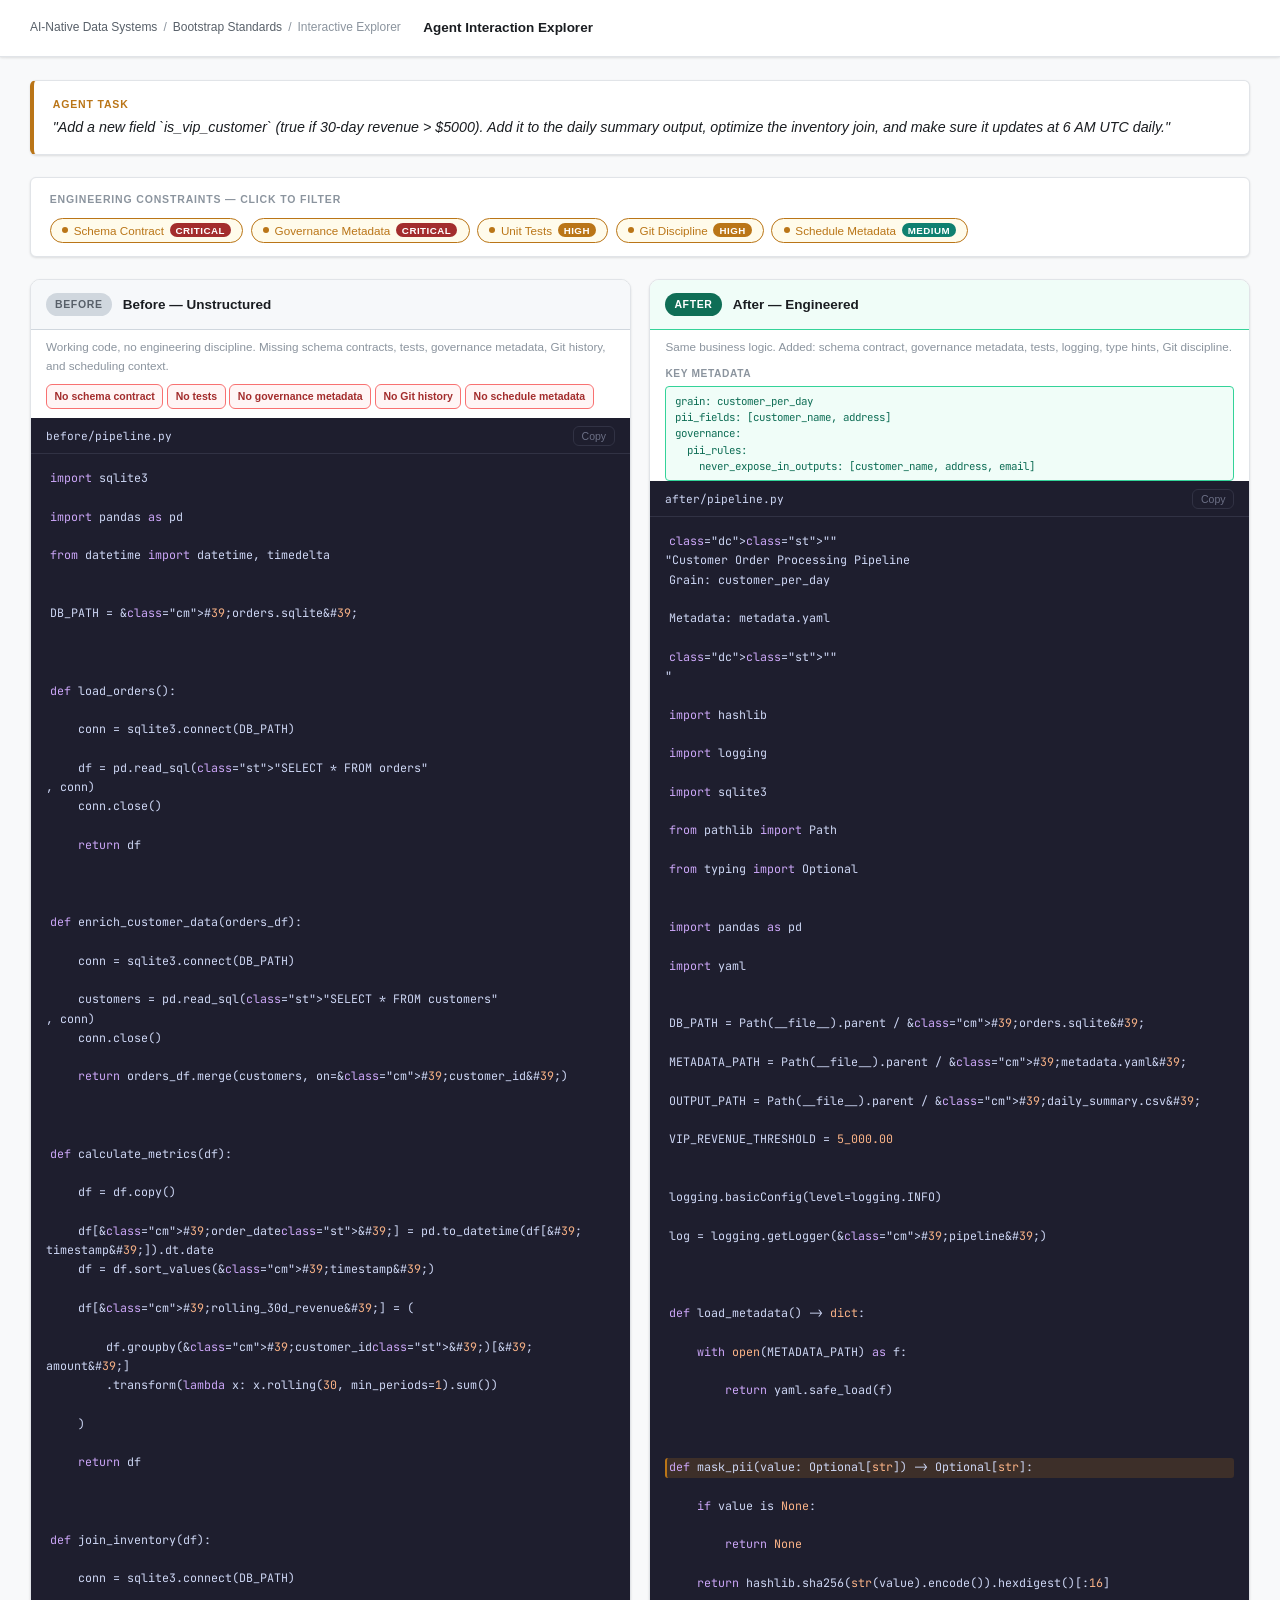
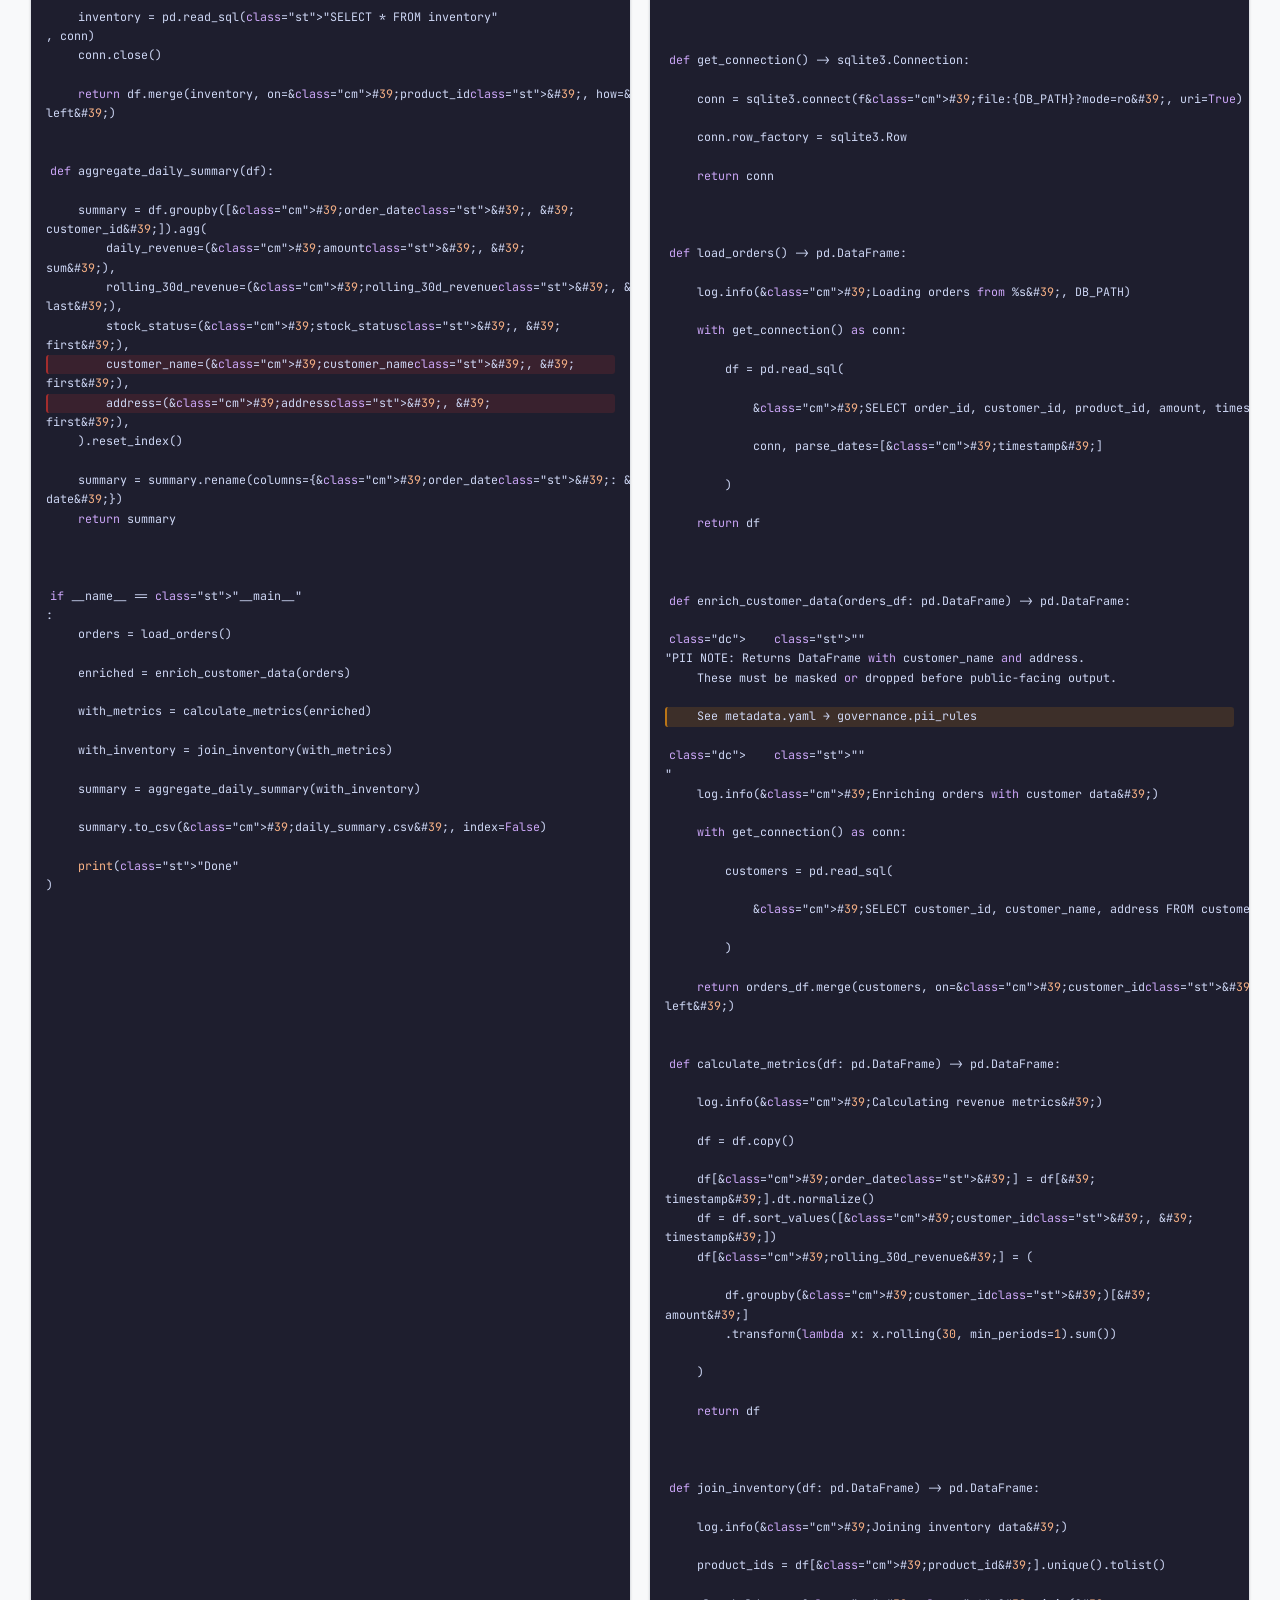
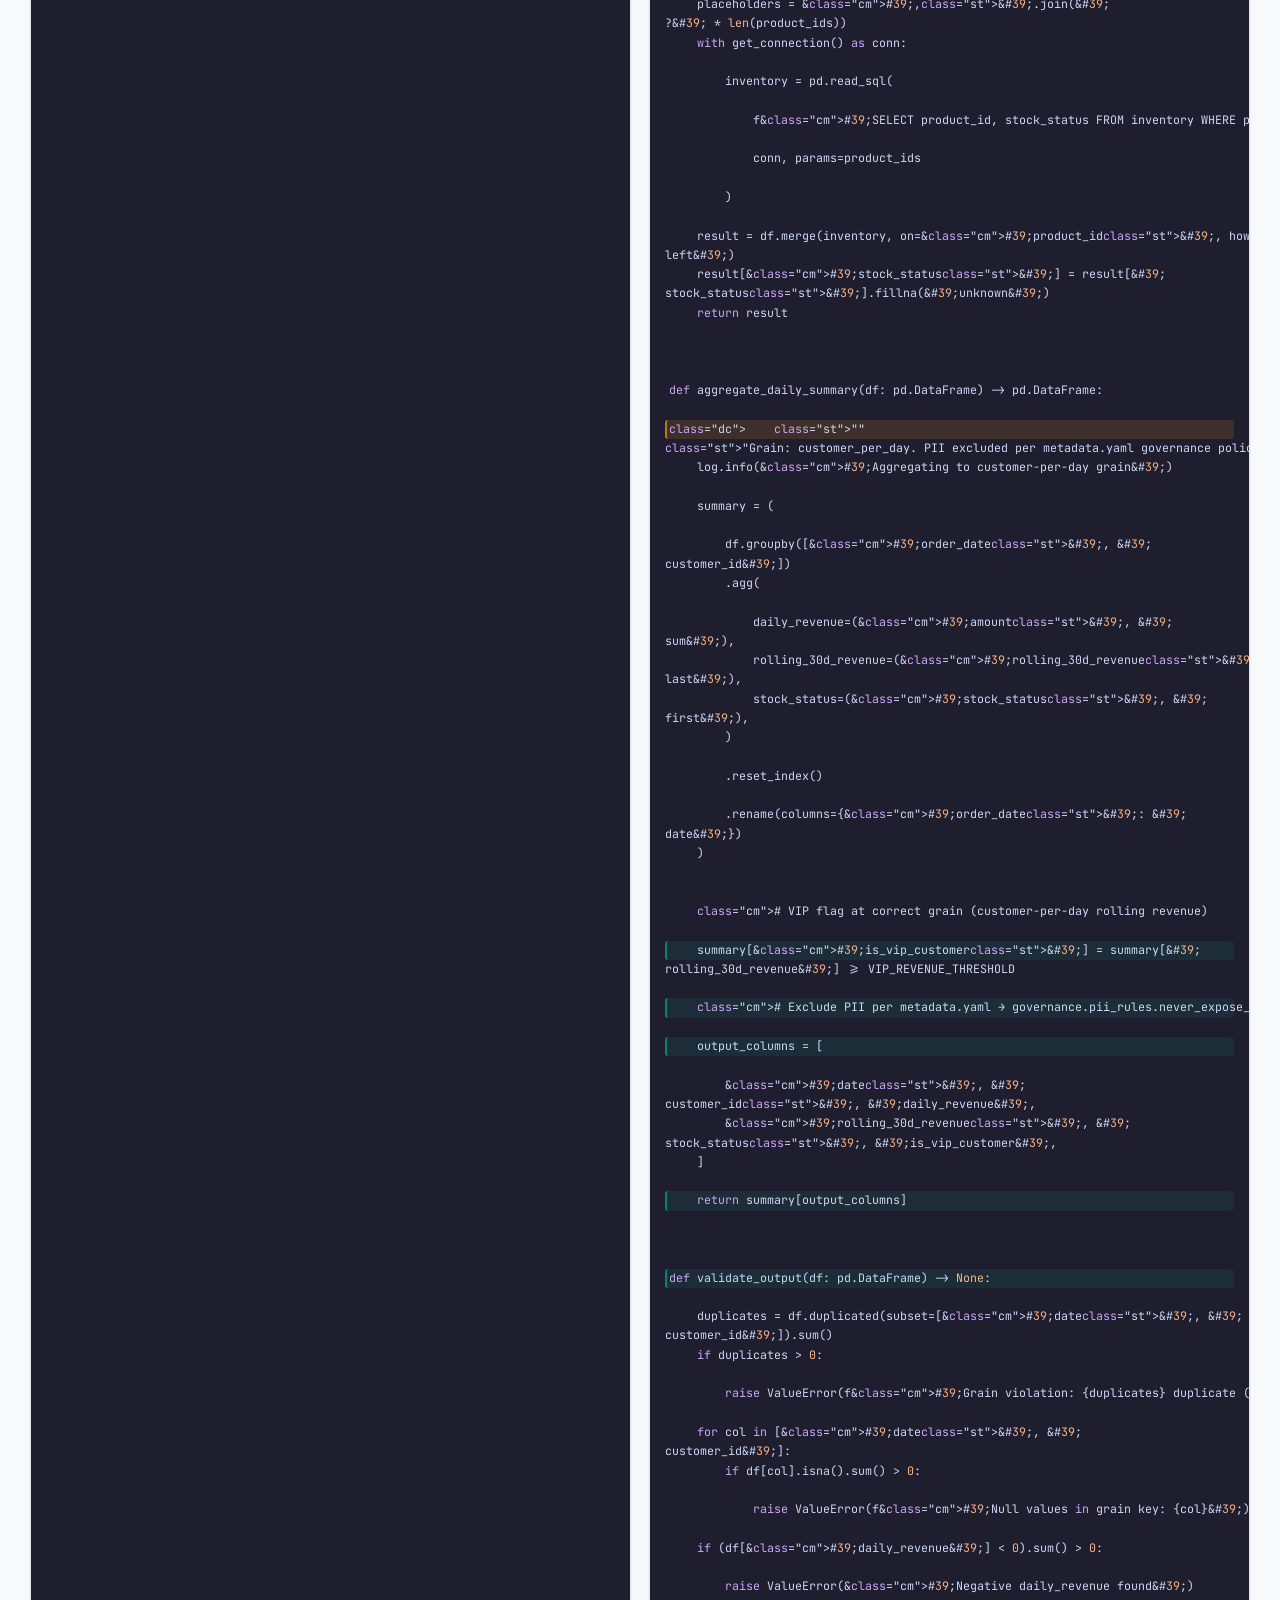
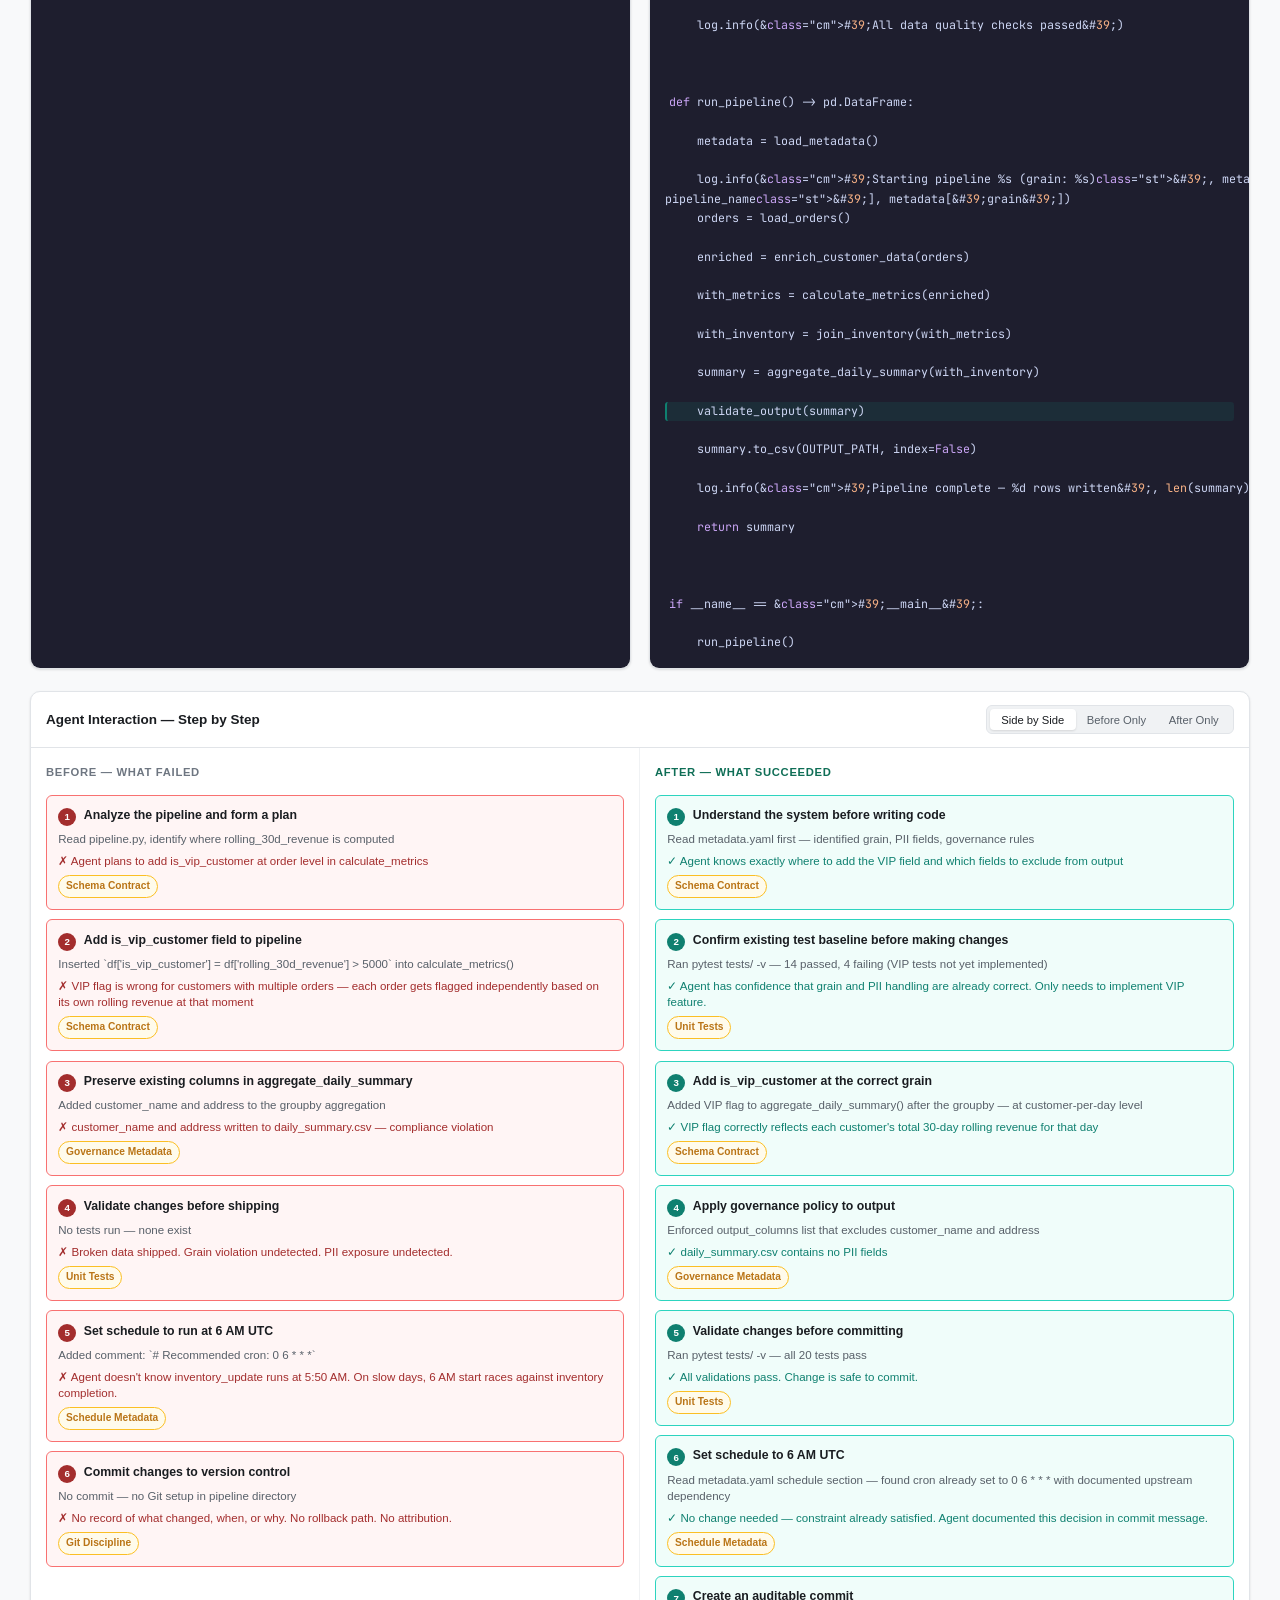
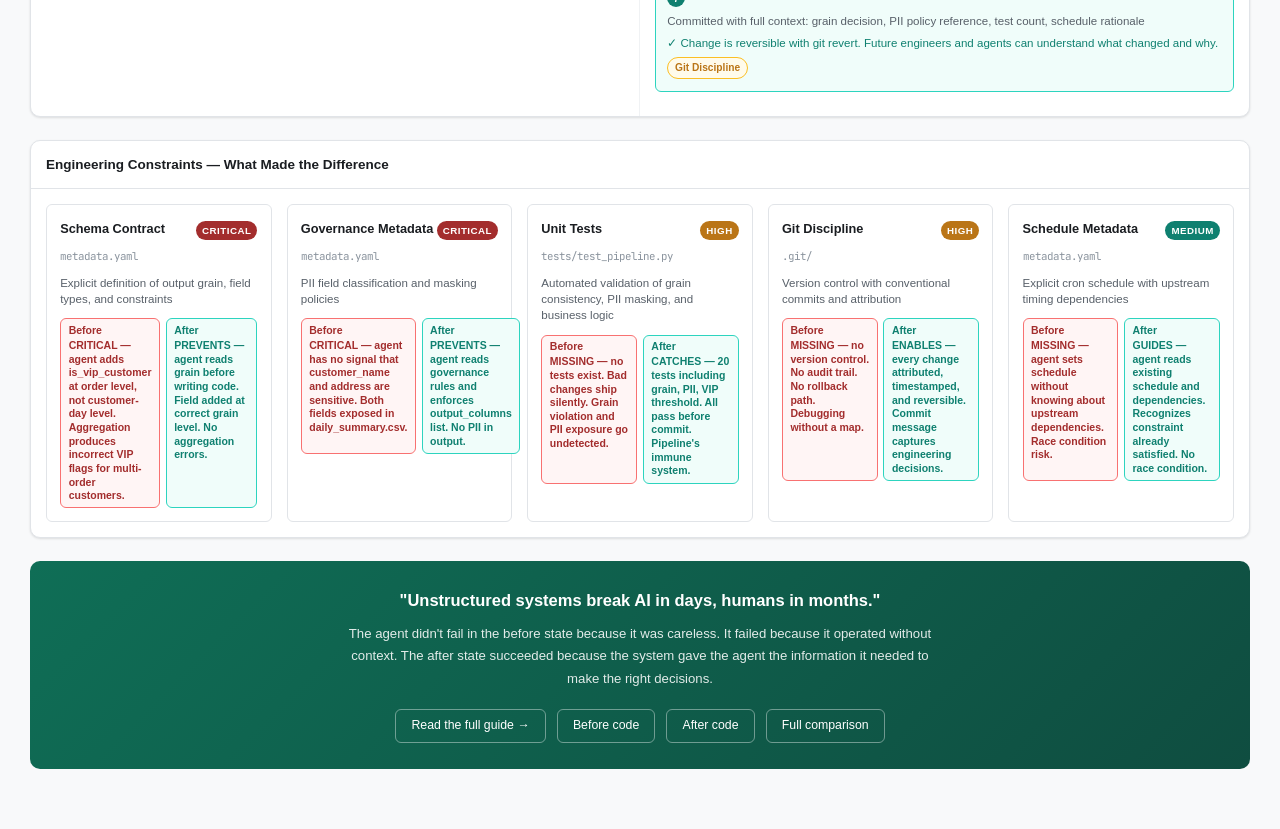
==== patterns/bootstrap-standards/interactive/index.html @ 43a765ab "feat(bootstrap-standards): add interactive HTML explorer Single-page interactive comparison of befor" ====
<!DOCTYPE html>
<html lang="en">
<head>
  <meta charset="UTF-8">
  <meta name="viewport" content="width=device-width, initial-scale=1.0">
  <title>Bootstrap Standards — AI-Native Data Systems</title>
  <meta name="description" content="Interactive explorer: what happens when an AI agent modifies an unstructured pipeline vs. an engineered one. Side-by-side comparison of failures and successes.">
  <link rel="stylesheet" href="styles.css">
  <link rel="preconnect" href="https://fonts.googleapis.com">
  <link rel="preconnect" href="https://fonts.gstatic.com" crossorigin>
  <link href="https://fonts.googleapis.com/css2?family=JetBrains+Mono:wght@400;500&display=swap" rel="stylesheet">
</head>
<body>

<header class="app-header">
  <div class="app-header-inner">
    <nav class="breadcrumb">
      <a href="../../README.md">AI-Native Data Systems</a>
      <span>/</span>
      <a href="../PATTERN.md">Bootstrap Standards</a>
      <span>/</span>
      <span>Interactive Explorer</span>
    </nav>
    <h1>Agent Interaction Explorer</h1>
  </div>
</header>

<main class="app-body">
  <div id="app">
    <div class="loading">Loading explorer…</div>
  </div>
</main>

<script src="index.js"></script>
</body>
</html>
---- patterns/bootstrap-standards/interactive/styles.css ----
/* ============================================================
   AI-Native Data Systems — Bootstrap Standards Explorer
   ============================================================ */

:root {
  --color-bg: #f8f9fa;
  --color-surface: #ffffff;
  --color-border: #e1e4e8;
  --color-border-subtle: #f0f2f4;

  --color-text: #1a1d21;
  --color-text-secondary: #586069;
  --color-text-tertiary: #8b949e;

  --color-before: #6e7681;
  --color-before-bg: #f6f8fa;
  --color-before-border: #d0d7de;

  --color-after: #0f6e56;
  --color-after-bg: #f0fdf8;
  --color-after-border: #34d399;

  --color-failure: #a32d2d;
  --color-failure-bg: #fff5f5;
  --color-failure-border: #f87171;

  --color-success: #0f8070;
  --color-success-bg: #f0fdfa;
  --color-success-border: #2dd4bf;

  --color-constraint: #ba7517;
  --color-constraint-bg: #fffbeb;
  --color-constraint-border: #fbbf24;

  --font-mono: 'JetBrains Mono', 'Fira Code', 'Cascadia Code', 'SF Mono', monospace;
  --font-sans: -apple-system, BlinkMacSystemFont, 'Segoe UI', Helvetica, Arial, sans-serif;

  --radius: 6px;
  --radius-lg: 10px;
  --shadow: 0 1px 3px rgba(0,0,0,0.07), 0 1px 2px rgba(0,0,0,0.05);
  --shadow-md: 0 4px 6px -1px rgba(0,0,0,0.07), 0 2px 4px -1px rgba(0,0,0,0.05);
}

/* ---- Reset & Base ---- */

*, *::before, *::after {
  box-sizing: border-box;
  margin: 0;
  padding: 0;
}

html {
  font-size: 15px;
  -webkit-text-size-adjust: 100%;
}

body {
  font-family: var(--font-sans);
  background: var(--color-bg);
  color: var(--color-text);
  line-height: 1.6;
  min-height: 100vh;
}

/* ---- Layout ---- */

.app-header {
  background: var(--color-surface);
  border-bottom: 1px solid var(--color-border);
  padding: 0 2rem;
  position: sticky;
  top: 0;
  z-index: 100;
  box-shadow: var(--shadow);
}

.app-header-inner {
  max-width: 1400px;
  margin: 0 auto;
  display: flex;
  align-items: center;
  gap: 1.5rem;
  height: 56px;
}

.app-header h1 {
  font-size: 0.9rem;
  font-weight: 600;
  color: var(--color-text);
  white-space: nowrap;
}

.app-header .breadcrumb {
  font-size: 0.8rem;
  color: var(--color-text-tertiary);
  display: flex;
  align-items: center;
  gap: 0.4rem;
}

.app-header .breadcrumb a {
  color: var(--color-text-secondary);
  text-decoration: none;
}

.app-header .breadcrumb a:hover {
  color: var(--color-after);
  text-decoration: underline;
}

.app-body {
  max-width: 1400px;
  margin: 0 auto;
  padding: 1.5rem 2rem 4rem;
}

/* ---- Task Banner ---- */

.task-banner {
  background: var(--color-surface);
  border: 1px solid var(--color-border);
  border-left: 4px solid var(--color-constraint);
  border-radius: var(--radius);
  padding: 1rem 1.25rem;
  margin-bottom: 1.5rem;
  box-shadow: var(--shadow);
}

.task-banner .label {
  font-size: 0.7rem;
  font-weight: 700;
  letter-spacing: 0.08em;
  text-transform: uppercase;
  color: var(--color-constraint);
  margin-bottom: 0.25rem;
}

.task-banner .task-text {
  font-size: 0.95rem;
  color: var(--color-text);
  font-style: italic;
}

/* ---- Constraints Bar ---- */

.constraints-bar {
  background: var(--color-surface);
  border: 1px solid var(--color-border);
  border-radius: var(--radius);
  padding: 0.875rem 1.25rem;
  margin-bottom: 1.5rem;
  box-shadow: var(--shadow);
}

.constraints-bar-label {
  font-size: 0.7rem;
  font-weight: 700;
  letter-spacing: 0.08em;
  text-transform: uppercase;
  color: var(--color-text-tertiary);
  margin-bottom: 0.625rem;
}

.constraints-list {
  display: flex;
  flex-wrap: wrap;
  gap: 0.5rem;
}

.constraint-pill {
  display: inline-flex;
  align-items: center;
  gap: 0.375rem;
  padding: 0.3rem 0.75rem;
  border-radius: 100px;
  font-size: 0.78rem;
  font-weight: 500;
  cursor: pointer;
  border: 1.5px solid transparent;
  transition: all 0.15s ease;
  user-select: none;
}

.constraint-pill.active {
  background: var(--color-constraint-bg);
  border-color: var(--color-constraint);
  color: var(--color-constraint);
}

.constraint-pill.inactive {
  background: var(--color-border-subtle);
  border-color: var(--color-border);
  color: var(--color-text-tertiary);
}

.constraint-pill:hover {
  transform: translateY(-1px);
  box-shadow: var(--shadow);
}

.constraint-pill .dot {
  width: 6px;
  height: 6px;
  border-radius: 50%;
  background: currentColor;
  flex-shrink: 0;
}

/* ---- Main Grid ---- */

.main-grid {
  display: grid;
  grid-template-columns: 1fr 1fr;
  gap: 1.25rem;
  margin-bottom: 1.5rem;
}

@media (max-width: 900px) {
  .main-grid {
    grid-template-columns: 1fr;
  }
}

/* ---- Panel ---- */

.panel {
  background: var(--color-surface);
  border: 1px solid var(--color-border);
  border-radius: var(--radius-lg);
  overflow: hidden;
  box-shadow: var(--shadow);
  display: flex;
  flex-direction: column;
}

.panel-header {
  padding: 0.875rem 1rem;
  border-bottom: 1px solid var(--color-border-subtle);
  display: flex;
  align-items: center;
  gap: 0.75rem;
}

.panel-header.before {
  background: var(--color-before-bg);
  border-bottom-color: var(--color-before-border);
}

.panel-header.after {
  background: var(--color-after-bg);
  border-bottom-color: var(--color-after-border);
}

.panel-badge {
  font-size: 0.7rem;
  font-weight: 700;
  letter-spacing: 0.06em;
  text-transform: uppercase;
  padding: 0.2rem 0.6rem;
  border-radius: 100px;
}

.panel-badge.before {
  background: var(--color-before-border);
  color: var(--color-text-secondary);
}

.panel-badge.after {
  background: var(--color-after);
  color: white;
}

.panel-title {
  font-size: 0.9rem;
  font-weight: 600;
  color: var(--color-text);
  flex: 1;
}

.panel-summary {
  font-size: 0.78rem;
  color: var(--color-text-tertiary);
  padding: 0.5rem 1rem 0;
}

/* ---- Code Block ---- */

.code-header {
  display: flex;
  align-items: center;
  justify-content: space-between;
  padding: 0.5rem 1rem;
  background: #1e1e2e;
  border-bottom: 1px solid #313244;
}

.code-filename {
  font-family: var(--font-mono);
  font-size: 0.75rem;
  color: #cdd6f4;
}

.copy-btn {
  font-size: 0.7rem;
  color: #6c7086;
  background: transparent;
  border: 1px solid #313244;
  border-radius: var(--radius);
  padding: 0.2rem 0.5rem;
  cursor: pointer;
  font-family: var(--font-sans);
  transition: all 0.15s;
}

.copy-btn:hover {
  color: #cdd6f4;
  border-color: #6c7086;
}

.code-block {
  background: #1e1e2e;
  overflow-x: auto;
  flex: 1;
}

.code-block pre {
  padding: 1rem;
  margin: 0;
  font-family: var(--font-mono);
  font-size: 0.78rem;
  line-height: 1.65;
  color: #cdd6f4;
  tab-size: 4;
}

.code-block .line {
  display: block;
  padding: 0 0.25rem;
  border-radius: 3px;
  transition: background 0.1s;
}

.code-block .line:hover {
  background: rgba(255,255,255,0.04);
}

.code-block .line.highlighted {
  background: rgba(186, 117, 23, 0.2);
  border-left: 2px solid var(--color-constraint);
  padding-left: calc(0.25rem - 2px);
}

.code-block .line.failure {
  background: rgba(163, 45, 45, 0.2);
  border-left: 2px solid var(--color-failure);
  padding-left: calc(0.25rem - 2px);
}

.code-block .line.success {
  background: rgba(15, 128, 112, 0.15);
  border-left: 2px solid var(--color-success);
  padding-left: calc(0.25rem - 2px);
}

/* ---- Transcript Panel ---- */

.transcript-container {
  background: var(--color-surface);
  border: 1px solid var(--color-border);
  border-radius: var(--radius-lg);
  box-shadow: var(--shadow);
  overflow: hidden;
  margin-bottom: 1.5rem;
}

.transcript-header {
  padding: 0.875rem 1rem;
  border-bottom: 1px solid var(--color-border);
  display: flex;
  align-items: center;
  gap: 0.75rem;
}

.transcript-header h2 {
  font-size: 0.9rem;
  font-weight: 600;
}

.mode-toggle {
  display: flex;
  gap: 0;
  background: var(--color-border-subtle);
  border: 1px solid var(--color-border);
  border-radius: var(--radius);
  padding: 3px;
  margin-left: auto;
}

.mode-toggle button {
  font-size: 0.75rem;
  font-weight: 500;
  padding: 0.3rem 0.75rem;
  border: none;
  border-radius: calc(var(--radius) - 2px);
  cursor: pointer;
  transition: all 0.15s;
  font-family: var(--font-sans);
  color: var(--color-text-secondary);
  background: transparent;
}

.mode-toggle button.active {
  background: var(--color-surface);
  color: var(--color-text);
  box-shadow: var(--shadow);
}

.transcript-body {
  display: grid;
  grid-template-columns: 1fr 1fr;
  gap: 0;
}

@media (max-width: 900px) {
  .transcript-body {
    grid-template-columns: 1fr;
  }
}

.transcript-column {
  padding: 1rem;
  border-right: 1px solid var(--color-border-subtle);
}

.transcript-column:last-child {
  border-right: none;
}

.transcript-col-header {
  font-size: 0.75rem;
  font-weight: 700;
  letter-spacing: 0.06em;
  text-transform: uppercase;
  margin-bottom: 0.875rem;
}

.transcript-col-header.before {
  color: var(--color-before);
}

.transcript-col-header.after {
  color: var(--color-after);
}

/* ---- Step Card ---- */

.step-card {
  border: 1px solid var(--color-border);
  border-radius: var(--radius);
  padding: 0.75rem;
  margin-bottom: 0.625rem;
  cursor: pointer;
  transition: all 0.15s ease;
  position: relative;
}

.step-card:hover {
  transform: translateX(2px);
  box-shadow: var(--shadow);
}

.step-card.failure {
  border-color: var(--color-failure-border);
  background: var(--color-failure-bg);
}

.step-card.success {
  border-color: var(--color-success-border);
  background: var(--color-success-bg);
}

.step-card.active.failure {
  border-color: var(--color-failure);
  box-shadow: 0 0 0 3px rgba(163, 45, 45, 0.15);
}

.step-card.active.success {
  border-color: var(--color-success);
  box-shadow: 0 0 0 3px rgba(15, 128, 112, 0.15);
}

.step-header {
  display: flex;
  align-items: flex-start;
  gap: 0.5rem;
  margin-bottom: 0.375rem;
}

.step-number {
  font-size: 0.65rem;
  font-weight: 700;
  width: 18px;
  height: 18px;
  border-radius: 50%;
  display: flex;
  align-items: center;
  justify-content: center;
  flex-shrink: 0;
  margin-top: 1px;
}

.step-number.failure {
  background: var(--color-failure);
  color: white;
}

.step-number.success {
  background: var(--color-success);
  color: white;
}

.step-intent {
  font-size: 0.82rem;
  font-weight: 600;
  color: var(--color-text);
  line-height: 1.4;
}

.step-action {
  font-size: 0.77rem;
  color: var(--color-text-secondary);
  margin-bottom: 0.375rem;
  line-height: 1.4;
}

.step-outcome {
  font-size: 0.77rem;
  font-weight: 500;
  line-height: 1.4;
}

.step-outcome.failure {
  color: var(--color-failure);
}

.step-outcome.success {
  color: var(--color-success);
}

.step-constraint-tag {
  display: inline-block;
  font-size: 0.68rem;
  font-weight: 600;
  padding: 0.15rem 0.45rem;
  border-radius: 100px;
  margin-top: 0.375rem;
  background: var(--color-constraint-bg);
  color: var(--color-constraint);
  border: 1px solid var(--color-constraint-border);
}

.step-detail {
  display: none;
  margin-top: 0.625rem;
  padding-top: 0.625rem;
  border-top: 1px solid rgba(0,0,0,0.06);
}

.step-detail.visible {
  display: block;
}

.step-detail p {
  font-size: 0.77rem;
  color: var(--color-text-secondary);
  line-height: 1.5;
}

.step-detail .why {
  font-size: 0.77rem;
  font-style: italic;
  margin-top: 0.375rem;
  padding: 0.5rem 0.625rem;
  border-radius: var(--radius);
  line-height: 1.5;
}

.step-detail .why.failure {
  background: rgba(163, 45, 45, 0.08);
  color: var(--color-failure);
  border-left: 2px solid var(--color-failure);
}

.step-detail .why.success {
  background: rgba(15, 128, 112, 0.08);
  color: var(--color-success);
  border-left: 2px solid var(--color-success);
}

/* ---- Constraint Detail Panel ---- */

.constraint-detail {
  background: var(--color-surface);
  border: 1px solid var(--color-border);
  border-radius: var(--radius-lg);
  box-shadow: var(--shadow);
  overflow: hidden;
}

.constraint-detail-header {
  padding: 0.875rem 1rem;
  border-bottom: 1px solid var(--color-border);
  display: flex;
  align-items: center;
  gap: 0.625rem;
}

.constraint-detail-header h2 {
  font-size: 0.9rem;
  font-weight: 600;
}

.constraint-grid {
  display: grid;
  grid-template-columns: repeat(auto-fit, minmax(220px, 1fr));
  gap: 1rem;
  padding: 1rem;
}

.constraint-card {
  border: 1px solid var(--color-border);
  border-radius: var(--radius);
  padding: 0.875rem;
  cursor: pointer;
  transition: all 0.15s;
}

.constraint-card:hover {
  box-shadow: var(--shadow-md);
  transform: translateY(-1px);
}

.constraint-card.active {
  border-color: var(--color-constraint);
  background: var(--color-constraint-bg);
  box-shadow: 0 0 0 3px rgba(186, 117, 23, 0.12);
}

.constraint-card-name {
  font-size: 0.85rem;
  font-weight: 600;
  margin-bottom: 0.25rem;
  color: var(--color-text);
}

.constraint-card-file {
  font-family: var(--font-mono);
  font-size: 0.72rem;
  color: var(--color-text-tertiary);
  margin-bottom: 0.625rem;
}

.constraint-card-desc {
  font-size: 0.77rem;
  color: var(--color-text-secondary);
  line-height: 1.4;
  margin-bottom: 0.75rem;
}

.constraint-impact {
  display: grid;
  grid-template-columns: 1fr 1fr;
  gap: 0.375rem;
}

.impact-badge {
  font-size: 0.7rem;
  font-weight: 600;
  padding: 0.3rem 0.5rem;
  border-radius: var(--radius);
  line-height: 1.3;
}

.impact-badge.before {
  background: var(--color-failure-bg);
  color: var(--color-failure);
  border: 1px solid var(--color-failure-border);
}

.impact-badge.after {
  background: var(--color-success-bg);
  color: var(--color-success);
  border: 1px solid var(--color-success-border);
}

.impact-label {
  font-weight: 700;
  display: block;
  margin-bottom: 0.1rem;
}

/* ---- Severity badges ---- */

.severity {
  font-size: 0.65rem;
  font-weight: 700;
  padding: 0.1rem 0.4rem;
  border-radius: 100px;
  letter-spacing: 0.05em;
  text-transform: uppercase;
}

.severity.critical {
  background: var(--color-failure);
  color: white;
}

.severity.high {
  background: var(--color-constraint);
  color: white;
}

.severity.medium {
  background: #0f8070;
  color: white;
}

/* ---- Conclusion banner ---- */

.conclusion {
  background: linear-gradient(135deg, #0f6e56 0%, #0f4d40 100%);
  color: white;
  border-radius: var(--radius-lg);
  padding: 1.75rem;
  margin-top: 1.5rem;
  text-align: center;
}

.conclusion h2 {
  font-size: 1.1rem;
  font-weight: 700;
  margin-bottom: 0.625rem;
}

.conclusion p {
  font-size: 0.88rem;
  opacity: 0.88;
  max-width: 600px;
  margin: 0 auto 1.25rem;
  line-height: 1.7;
}

.conclusion .links {
  display: flex;
  gap: 0.75rem;
  justify-content: center;
  flex-wrap: wrap;
}

.conclusion a {
  color: white;
  text-decoration: none;
  font-size: 0.82rem;
  font-weight: 500;
  padding: 0.4rem 1rem;
  border: 1.5px solid rgba(255,255,255,0.4);
  border-radius: var(--radius);
  transition: all 0.15s;
}

.conclusion a:hover {
  background: rgba(255,255,255,0.12);
  border-color: rgba(255,255,255,0.7);
}

/* ---- Loading ---- */

.loading {
  display: flex;
  align-items: center;
  justify-content: center;
  min-height: 300px;
  color: var(--color-text-tertiary);
  font-size: 0.88rem;
}

/* ---- Syntax coloring (minimal, for dark bg) ---- */

.kw  { color: #cba6f7; }   /* keyword */
.fn  { color: #89b4fa; }   /* function */
.st  { color: #a6e3a1; }   /* string */
.cm  { color: #585b70; font-style: italic; }  /* comment */
.nb  { color: #fab387; }   /* number / builtin */
.op  { color: #89dceb; }   /* operator */
.dc  { color: #585b70; font-style: italic; }  /* docstring */
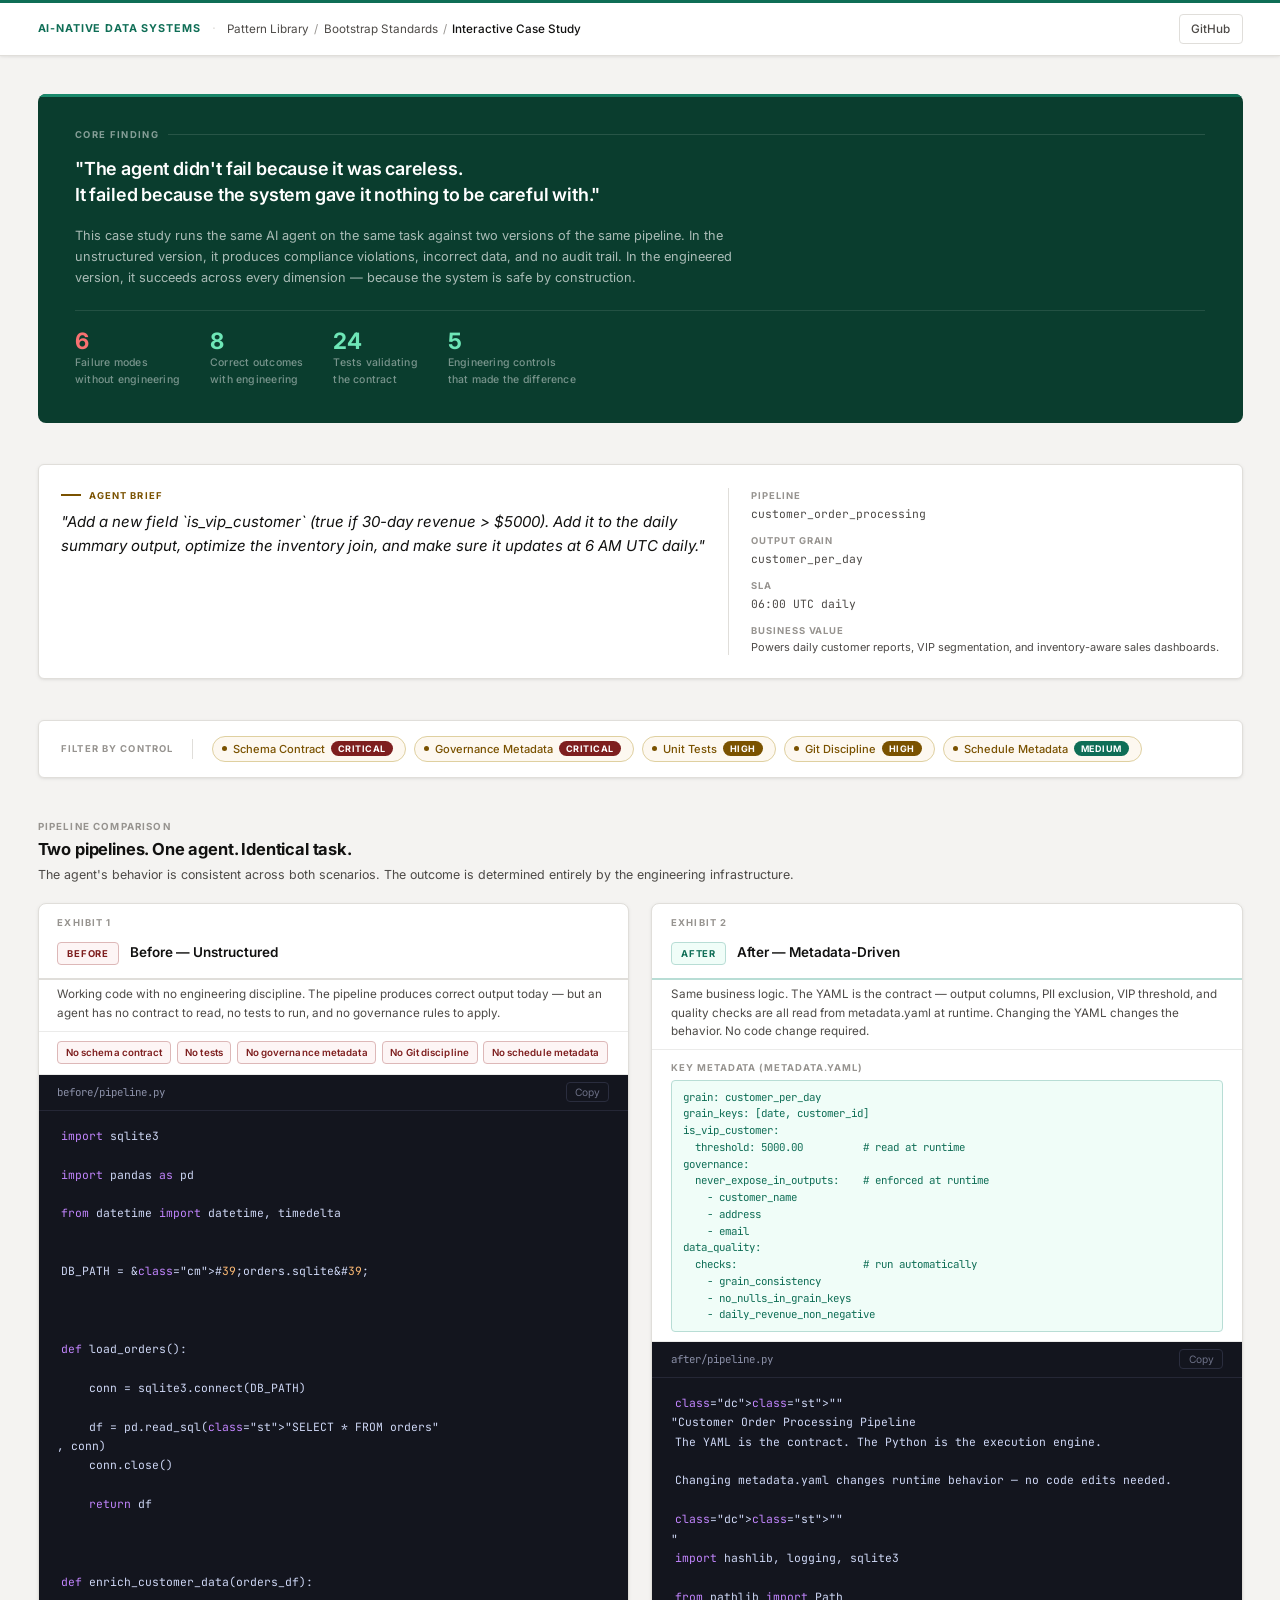
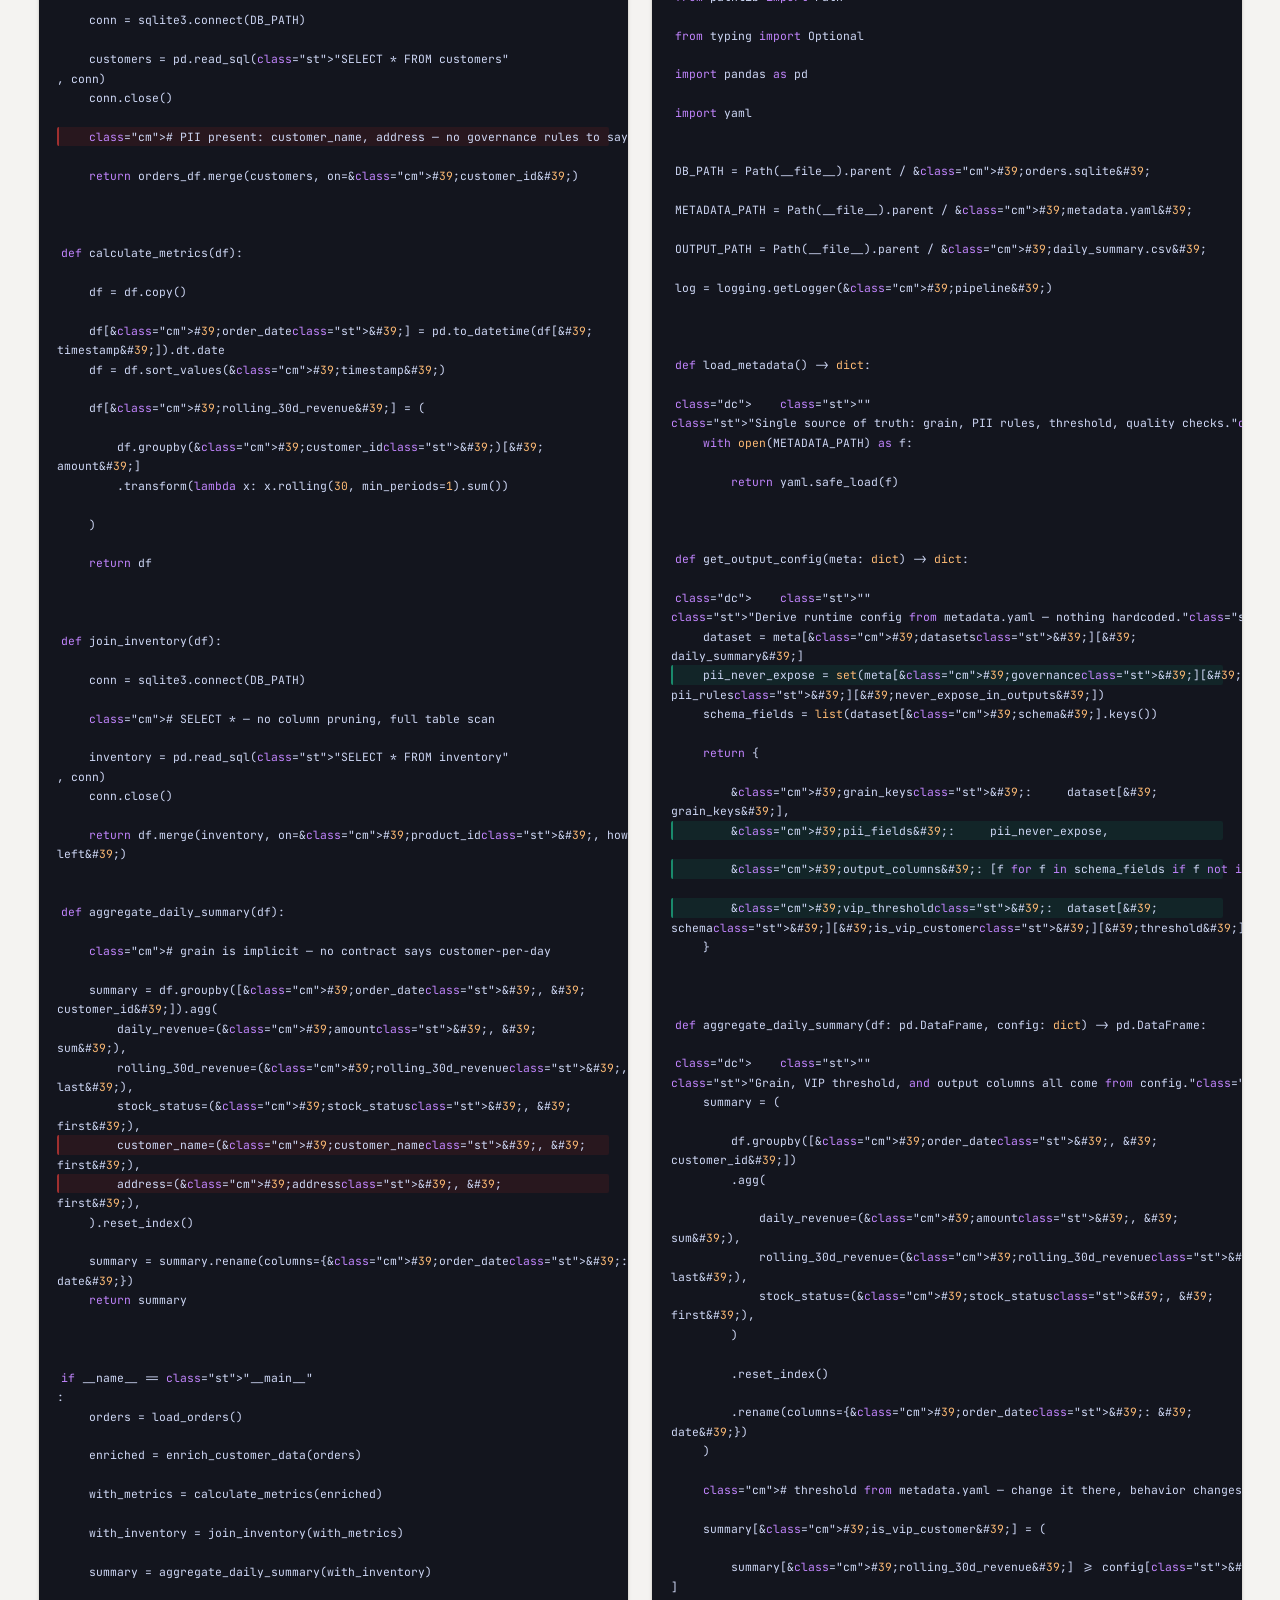
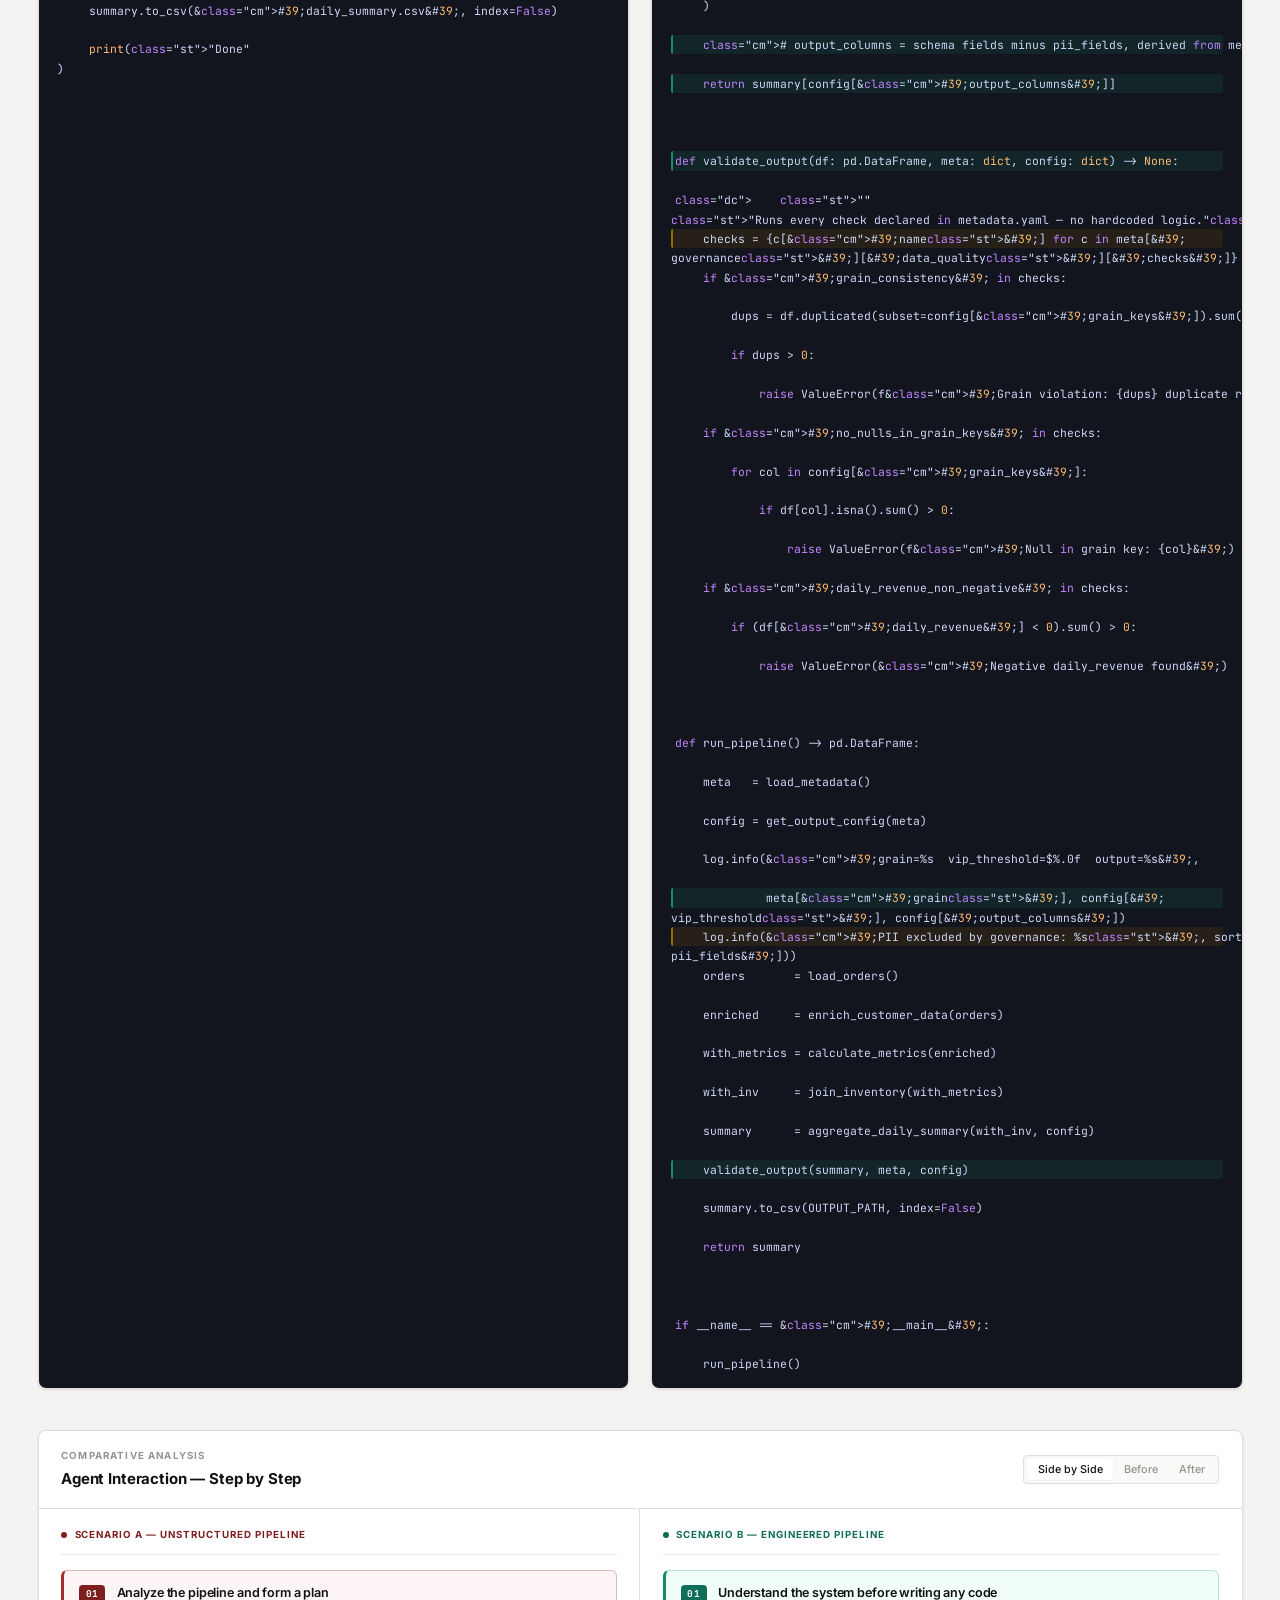
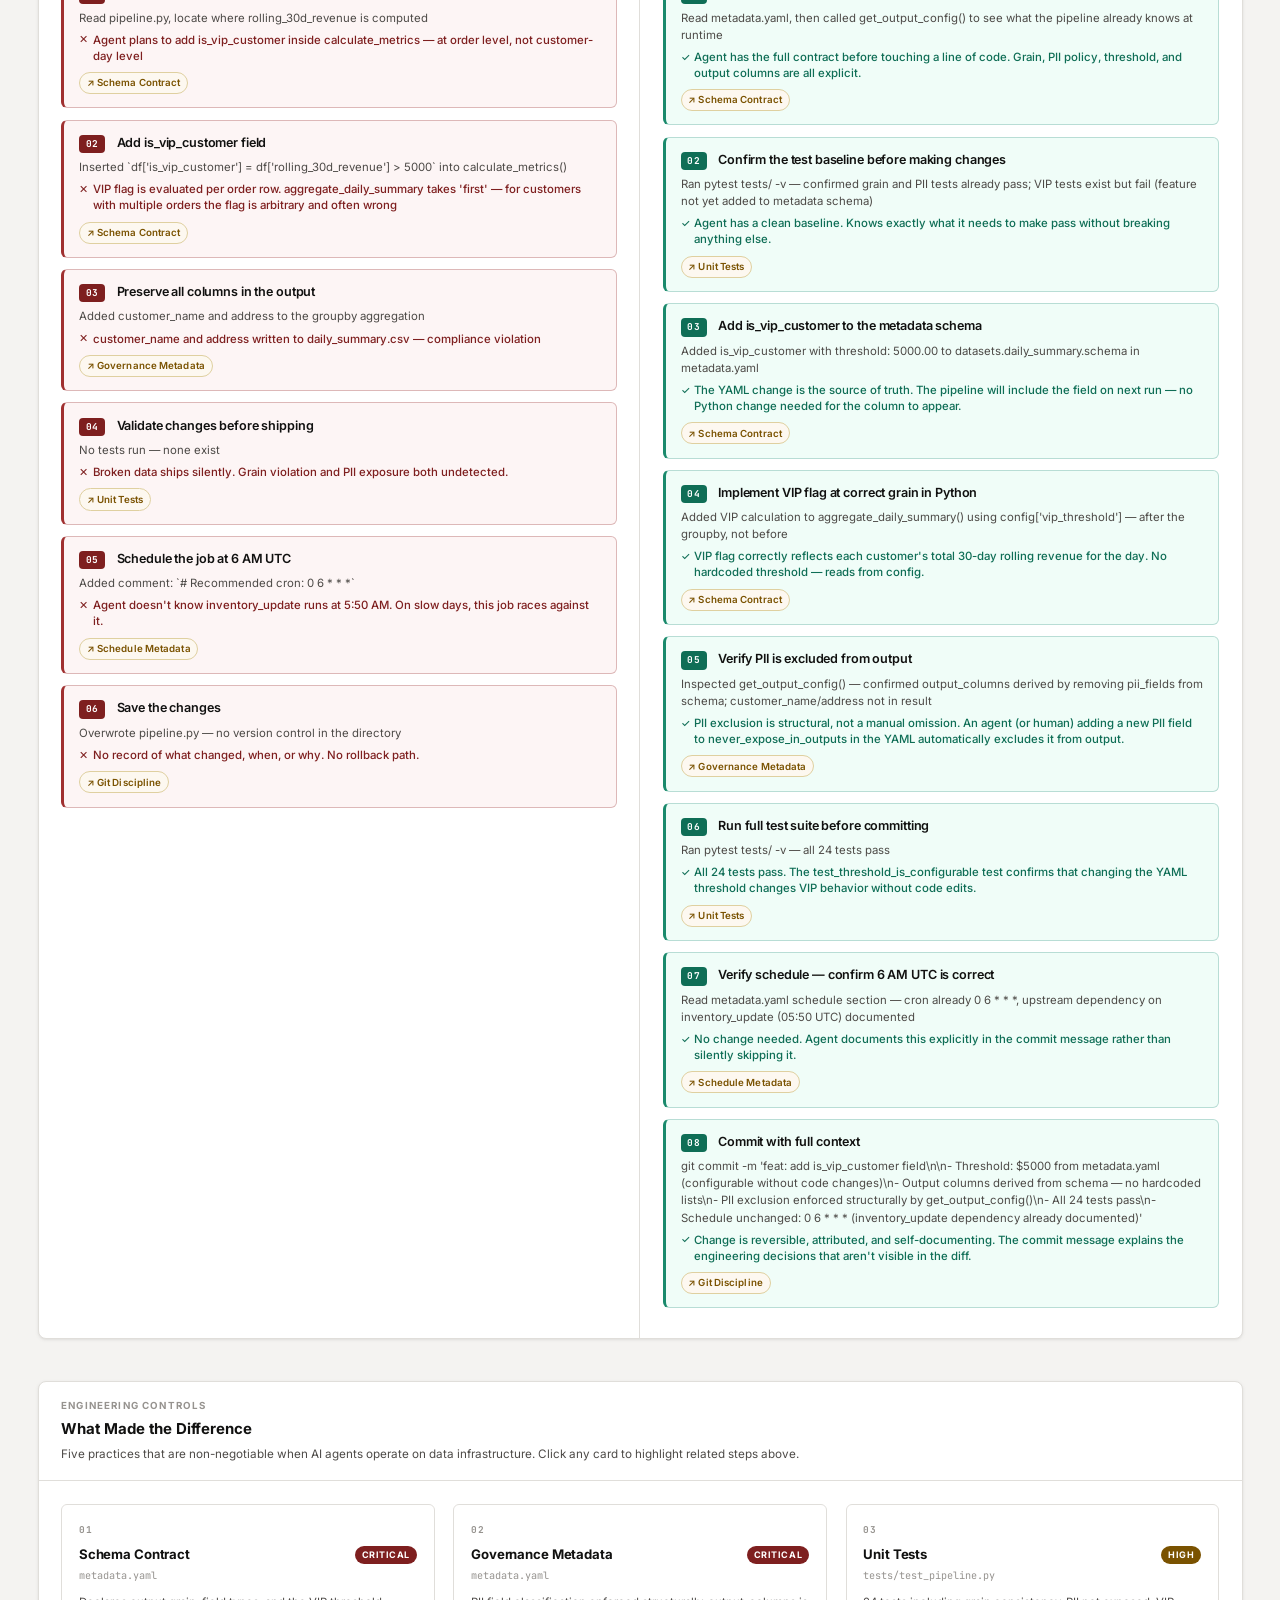
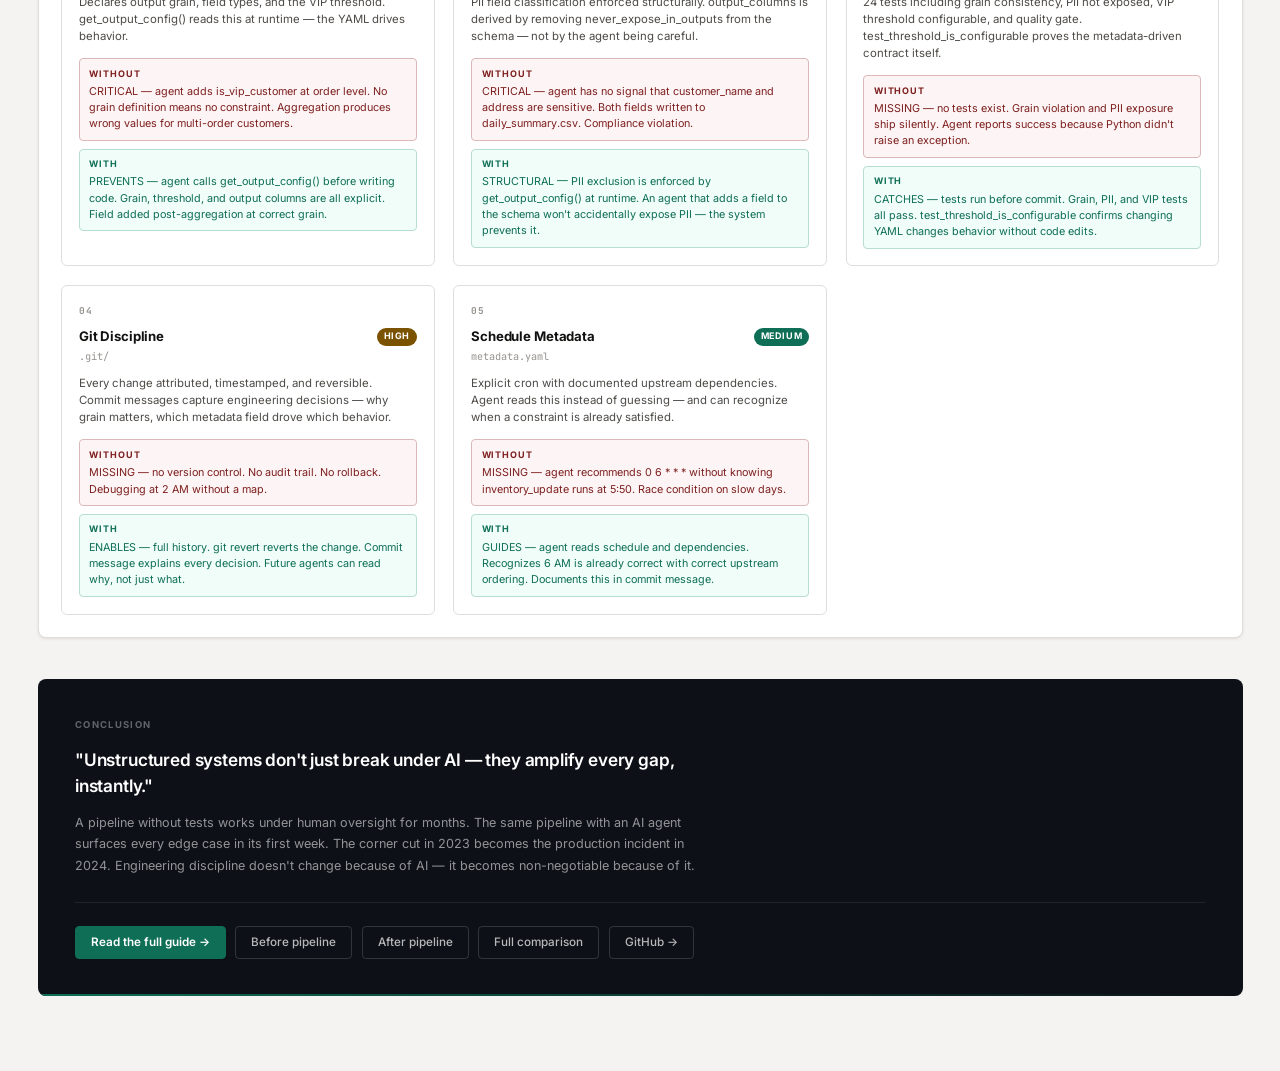
==== commit 00123476: "design: overhaul interactive explorer to executive presentation standard Complete visual and structu" ====
--- a/patterns/bootstrap-standards/interactive/index.html
+++ b/patterns/bootstrap-standards/interactive/index.html
@@ -4,30 +4,36 @@
   <meta charset="UTF-8">
   <meta name="viewport" content="width=device-width, initial-scale=1.0">
   <title>Bootstrap Standards — AI-Native Data Systems</title>
-  <meta name="description" content="Interactive explorer: what happens when an AI agent modifies an unstructured pipeline vs. an engineered one. Side-by-side comparison of failures and successes.">
+  <meta name="description" content="Interactive case study: the same AI agent runs identical tasks on two pipelines. Engineering discipline — not the agent — determines whether the outcome is catastrophic or correct.">
   <link rel="stylesheet" href="styles.css">
   <link rel="preconnect" href="https://fonts.googleapis.com">
   <link rel="preconnect" href="https://fonts.gstatic.com" crossorigin>
-  <link href="https://fonts.googleapis.com/css2?family=JetBrains+Mono:wght@400;500&display=swap" rel="stylesheet">
+  <link href="https://fonts.googleapis.com/css2?family=Inter:ital,wght@0,400;0,500;0,600;0,700;1,400&family=JetBrains+Mono:wght@400;500&display=swap" rel="stylesheet">
 </head>
 <body>
 
 <header class="app-header">
   <div class="app-header-inner">
-    <nav class="breadcrumb">
-      <a href="../../README.md">AI-Native Data Systems</a>
-      <span>/</span>
-      <a href="../PATTERN.md">Bootstrap Standards</a>
-      <span>/</span>
-      <span>Interactive Explorer</span>
-    </nav>
-    <h1>Agent Interaction Explorer</h1>
+    <div class="header-left">
+      <span class="header-brand">AI-Native Data Systems</span>
+      <span class="header-sep">·</span>
+      <nav class="breadcrumb">
+        <a href="../../README.md">Pattern Library</a>
+        <span>/</span>
+        <a href="../PATTERN.md">Bootstrap Standards</a>
+        <span>/</span>
+        <span>Interactive Case Study</span>
+      </nav>
+    </div>
+    <div class="header-right">
+      <a href="https://github.com/MURD0X/ai-native-data-engineering" target="_blank" rel="noopener" class="header-link">GitHub</a>
+    </div>
   </div>
 </header>
 
 <main class="app-body">
   <div id="app">
-    <div class="loading">Loading explorer…</div>
+    <div class="loading">Loading case study…</div>
   </div>
 </main>
 
--- a/patterns/bootstrap-standards/interactive/styles.css
+++ b/patterns/bootstrap-standards/interactive/styles.css
@@ -1,44 +1,63 @@
 /* ============================================================
-   AI-Native Data Systems — Bootstrap Standards Explorer
+   AI-Native Data Systems — Bootstrap Standards Interactive Case Study
    ============================================================ */
 
 :root {
-  --color-bg: #f8f9fa;
-  --color-surface: #ffffff;
-  --color-border: #e1e4e8;
-  --color-border-subtle: #f0f2f4;
-
-  --color-text: #1a1d21;
-  --color-text-secondary: #586069;
-  --color-text-tertiary: #8b949e;
-
-  --color-before: #6e7681;
-  --color-before-bg: #f6f8fa;
-  --color-before-border: #d0d7de;
-
-  --color-after: #0f6e56;
-  --color-after-bg: #f0fdf8;
-  --color-after-border: #34d399;
-
-  --color-failure: #a32d2d;
-  --color-failure-bg: #fff5f5;
-  --color-failure-border: #f87171;
-
-  --color-success: #0f8070;
-  --color-success-bg: #f0fdfa;
-  --color-success-border: #2dd4bf;
-
-  --color-constraint: #ba7517;
-  --color-constraint-bg: #fffbeb;
-  --color-constraint-border: #fbbf24;
-
-  --font-mono: 'JetBrains Mono', 'Fira Code', 'Cascadia Code', 'SF Mono', monospace;
-  --font-sans: -apple-system, BlinkMacSystemFont, 'Segoe UI', Helvetica, Arial, sans-serif;
-
-  --radius: 6px;
-  --radius-lg: 10px;
-  --shadow: 0 1px 3px rgba(0,0,0,0.07), 0 1px 2px rgba(0,0,0,0.05);
-  --shadow-md: 0 4px 6px -1px rgba(0,0,0,0.07), 0 2px 4px -1px rgba(0,0,0,0.05);
+  /* Surfaces */
+  --color-bg:              #f4f3f1;
+  --color-surface:         #ffffff;
+  --color-surface-raised:  #faf9f8;
+  --color-border:          #e0deda;
+  --color-border-subtle:   #ebebea;
+
+  /* Text */
+  --color-text:            #111110;
+  --color-text-secondary:  #4d4a47;
+  --color-text-tertiary:   #96938f;
+  --color-text-inverse:    #ffffff;
+
+  /* Primary — deep professional green */
+  --color-primary:         #0f6e56;
+  --color-primary-dark:    #0a3d2e;
+  --color-primary-mid:     #1a8a6c;
+  --color-primary-light:   #f0fdf8;
+  --color-primary-border:  #b8ddd5;
+
+  /* Failure — authoritative red */
+  --color-failure:         #7e1f1f;
+  --color-failure-mid:     #a03030;
+  --color-failure-bg:      #fdf5f5;
+  --color-failure-border:  #ddb8b8;
+
+  /* Success (same as primary for coherence) */
+  --color-success:         #0f6e56;
+  --color-success-bg:      #f0fdf8;
+  --color-success-border:  #b8ddd5;
+
+  /* Constraint / advisory amber */
+  --color-constraint:      #7a5200;
+  --color-constraint-mid:  #9a6900;
+  --color-constraint-bg:   #fdf8f0;
+  --color-constraint-border: #dfd0a0;
+
+  /* Typography */
+  --font-sans:  'Inter', -apple-system, BlinkMacSystemFont, 'Segoe UI', Helvetica, Arial, sans-serif;
+  --font-mono:  'JetBrains Mono', 'Fira Code', 'Cascadia Code', 'SF Mono', monospace;
+
+  /* Geometry */
+  --radius:    4px;
+  --radius-lg: 6px;
+  --radius-xl: 8px;
+
+  /* Elevation */
+  --shadow-sm:  0 1px 2px rgba(0,0,0,0.05);
+  --shadow:     0 1px 4px rgba(0,0,0,0.06), 0 1px 2px rgba(0,0,0,0.04);
+  --shadow-md:  0 4px 12px rgba(0,0,0,0.08), 0 2px 4px rgba(0,0,0,0.04);
+  --shadow-lg:  0 8px 24px rgba(0,0,0,0.10), 0 4px 8px rgba(0,0,0,0.05);
+
+  /* Layout */
+  --content-width: 1400px;
+  --section-gap:   2.75rem;
 }
 
 /* ---- Reset & Base ---- */
@@ -52,6 +71,7 @@
 html {
   font-size: 15px;
   -webkit-text-size-adjust: 100%;
+  scroll-behavior: smooth;
 }
 
 body {
@@ -60,14 +80,15 @@
   color: var(--color-text);
   line-height: 1.6;
   min-height: 100vh;
-}
-
-/* ---- Layout ---- */
+  -webkit-font-smoothing: antialiased;
+}
+
+/* ---- Header ---- */
 
 .app-header {
   background: var(--color-surface);
   border-bottom: 1px solid var(--color-border);
-  padding: 0 2rem;
+  border-top: 3px solid var(--color-primary);
   position: sticky;
   top: 0;
   z-index: 100;
@@ -75,130 +96,683 @@
 }
 
 .app-header-inner {
-  max-width: 1400px;
+  max-width: var(--content-width);
   margin: 0 auto;
-  display: flex;
-  align-items: center;
+  padding: 0 2.5rem;
+  display: flex;
+  align-items: center;
+  justify-content: space-between;
+  height: 52px;
+}
+
+.header-left {
+  display: flex;
+  align-items: center;
+  gap: 0.75rem;
+}
+
+.header-brand {
+  font-size: 0.72rem;
+  font-weight: 700;
+  letter-spacing: 0.08em;
+  text-transform: uppercase;
+  color: var(--color-primary);
+  white-space: nowrap;
+}
+
+.header-sep {
+  color: var(--color-border);
+  font-size: 0.9rem;
+}
+
+.breadcrumb {
+  font-size: 0.78rem;
+  color: var(--color-text-tertiary);
+  display: flex;
+  align-items: center;
+  gap: 0.35rem;
+}
+
+.breadcrumb a {
+  color: var(--color-text-secondary);
+  text-decoration: none;
+  transition: color 0.12s;
+}
+
+.breadcrumb a:hover {
+  color: var(--color-primary);
+}
+
+.breadcrumb span:last-child {
+  color: var(--color-text);
+  font-weight: 500;
+}
+
+.header-right {
+  display: flex;
+  align-items: center;
+}
+
+.header-link {
+  font-size: 0.78rem;
+  font-weight: 500;
+  color: var(--color-text-secondary);
+  text-decoration: none;
+  padding: 0.3rem 0.75rem;
+  border: 1px solid var(--color-border);
+  border-radius: var(--radius);
+  transition: all 0.12s;
+}
+
+.header-link:hover {
+  color: var(--color-primary);
+  border-color: var(--color-primary-border);
+  background: var(--color-primary-light);
+}
+
+/* ---- App Body ---- */
+
+.app-body {
+  max-width: var(--content-width);
+  margin: 0 auto;
+  padding: 2.5rem 2.5rem 5rem;
+}
+
+/* ---- Section scaffolding ---- */
+
+.section-wrap {
+  margin-bottom: var(--section-gap);
+}
+
+.section-header {
+  margin-bottom: 1.25rem;
+}
+
+.section-eyebrow {
+  display: block;
+  font-size: 0.65rem;
+  font-weight: 700;
+  letter-spacing: 0.12em;
+  text-transform: uppercase;
+  color: var(--color-text-tertiary);
+  margin-bottom: 0.3rem;
+}
+
+.section-header h2 {
+  font-size: 1.1rem;
+  font-weight: 700;
+  color: var(--color-text);
+  letter-spacing: -0.01em;
+  line-height: 1.3;
+}
+
+.section-header p {
+  font-size: 0.83rem;
+  color: var(--color-text-secondary);
+  margin-top: 0.3rem;
+  line-height: 1.55;
+}
+
+/* ---- Finding Callout ---- */
+
+.finding-callout {
+  background: var(--color-primary-dark);
+  border-radius: var(--radius-xl);
+  padding: 2.25rem 2.5rem;
+  margin-bottom: var(--section-gap);
+  position: relative;
+  overflow: hidden;
+}
+
+.finding-callout::before {
+  content: '';
+  position: absolute;
+  top: 0;
+  left: 0;
+  right: 0;
+  height: 3px;
+  background: linear-gradient(90deg, var(--color-primary-mid), var(--color-primary));
+}
+
+.finding-eyebrow {
+  font-size: 0.63rem;
+  font-weight: 700;
+  letter-spacing: 0.14em;
+  text-transform: uppercase;
+  color: rgba(255,255,255,0.5);
+  margin-bottom: 0.875rem;
+  display: flex;
+  align-items: center;
+  gap: 0.625rem;
+}
+
+.finding-eyebrow::after {
+  content: '';
+  flex: 1;
+  height: 1px;
+  background: rgba(255,255,255,0.12);
+}
+
+.finding-quote {
+  font-size: 1.2rem;
+  font-weight: 600;
+  color: var(--color-text-inverse);
+  line-height: 1.45;
+  letter-spacing: -0.01em;
+  max-width: 760px;
+  margin-bottom: 1.125rem;
+}
+
+.finding-body {
+  font-size: 0.85rem;
+  color: rgba(255,255,255,0.65);
+  line-height: 1.65;
+  max-width: 680px;
+  margin-bottom: 1.5rem;
+}
+
+.finding-stats {
+  display: flex;
+  gap: 2rem;
+  padding-top: 1.25rem;
+  border-top: 1px solid rgba(255,255,255,0.1);
+}
+
+.finding-stat {
+  display: flex;
+  flex-direction: column;
+  gap: 0.2rem;
+}
+
+.finding-stat-value {
+  font-size: 1.5rem;
+  font-weight: 700;
+  color: var(--color-text-inverse);
+  letter-spacing: -0.02em;
+  line-height: 1;
+}
+
+.finding-stat-value.failure-val {
+  color: #f87171;
+}
+
+.finding-stat-value.success-val {
+  color: #6ee7b7;
+}
+
+.finding-stat-label {
+  font-size: 0.7rem;
+  color: rgba(255,255,255,0.45);
+  font-weight: 500;
+  letter-spacing: 0.02em;
+}
+
+/* ---- Brief ---- */
+
+.brief-grid {
+  display: grid;
+  grid-template-columns: 1fr auto;
   gap: 1.5rem;
-  height: 56px;
-}
-
-.app-header h1 {
+  align-items: start;
+  background: var(--color-surface);
+  border: 1px solid var(--color-border);
+  border-radius: var(--radius-lg);
+  padding: 1.5rem;
+  box-shadow: var(--shadow);
+  margin-bottom: var(--section-gap);
+}
+
+.brief-eyebrow {
+  font-size: 0.63rem;
+  font-weight: 700;
+  letter-spacing: 0.12em;
+  text-transform: uppercase;
+  color: var(--color-constraint);
+  margin-bottom: 0.5rem;
+  display: flex;
+  align-items: center;
+  gap: 0.5rem;
+}
+
+.brief-eyebrow::before {
+  content: '';
+  display: inline-block;
+  width: 20px;
+  height: 2px;
+  background: var(--color-constraint);
+  flex-shrink: 0;
+}
+
+.brief-task {
+  font-size: 1rem;
+  color: var(--color-text);
+  line-height: 1.6;
+  font-weight: 400;
+  font-style: italic;
+}
+
+.brief-meta {
+  display: flex;
+  flex-direction: column;
+  gap: 0.625rem;
+  padding-left: 1.5rem;
+  border-left: 1px solid var(--color-border);
+  min-width: 220px;
+}
+
+.brief-meta-item {
+  display: flex;
+  flex-direction: column;
+  gap: 0.15rem;
+}
+
+.brief-meta-label {
+  font-size: 0.63rem;
+  font-weight: 700;
+  letter-spacing: 0.1em;
+  text-transform: uppercase;
+  color: var(--color-text-tertiary);
+}
+
+.brief-meta-value {
+  font-family: var(--font-mono);
+  font-size: 0.76rem;
+  color: var(--color-text-secondary);
+}
+
+/* ---- Controls Filter Bar ---- */
+
+.controls-filter {
+  background: var(--color-surface);
+  border: 1px solid var(--color-border);
+  border-radius: var(--radius-lg);
+  padding: 1rem 1.5rem;
+  margin-bottom: var(--section-gap);
+  box-shadow: var(--shadow);
+  display: flex;
+  align-items: center;
+  gap: 1.25rem;
+  flex-wrap: wrap;
+}
+
+.controls-filter-label {
+  font-size: 0.63rem;
+  font-weight: 700;
+  letter-spacing: 0.12em;
+  text-transform: uppercase;
+  color: var(--color-text-tertiary);
+  white-space: nowrap;
+  flex-shrink: 0;
+}
+
+.controls-filter-divider {
+  width: 1px;
+  height: 20px;
+  background: var(--color-border);
+  flex-shrink: 0;
+}
+
+.constraints-list {
+  display: flex;
+  flex-wrap: wrap;
+  gap: 0.5rem;
+  flex: 1;
+}
+
+.constraint-pill {
+  display: inline-flex;
+  align-items: center;
+  gap: 0.4rem;
+  padding: 0.3rem 0.85rem 0.3rem 0.6rem;
+  border-radius: 100px;
+  font-size: 0.74rem;
+  font-weight: 500;
+  cursor: pointer;
+  border: 1px solid transparent;
+  transition: all 0.12s ease;
+  user-select: none;
+  font-family: var(--font-sans);
+}
+
+.constraint-pill.active {
+  background: var(--color-constraint-bg);
+  border-color: var(--color-constraint-border);
+  color: var(--color-constraint);
+}
+
+.constraint-pill.inactive {
+  background: var(--color-surface-raised);
+  border-color: var(--color-border);
+  color: var(--color-text-tertiary);
+}
+
+.constraint-pill:hover {
+  box-shadow: var(--shadow-sm);
+  transform: translateY(-1px);
+}
+
+.constraint-pill .dot {
+  width: 5px;
+  height: 5px;
+  border-radius: 50%;
+  background: currentColor;
+  flex-shrink: 0;
+}
+
+/* ---- Main Grid (Code Panels) ---- */
+
+.main-grid {
+  display: grid;
+  grid-template-columns: 1fr 1fr;
+  gap: 1.5rem;
+}
+
+@media (max-width: 960px) {
+  .main-grid { grid-template-columns: 1fr; }
+}
+
+/* ---- Panel (Exhibit) ---- */
+
+.panel {
+  background: var(--color-surface);
+  border: 1px solid var(--color-border);
+  border-radius: var(--radius-xl);
+  overflow: hidden;
+  box-shadow: var(--shadow);
+  display: flex;
+  flex-direction: column;
+}
+
+.panel-exhibit-label {
+  font-size: 0.63rem;
+  font-weight: 700;
+  letter-spacing: 0.12em;
+  text-transform: uppercase;
+  color: var(--color-text-tertiary);
+  padding: 0.75rem 1.25rem 0;
+}
+
+.panel-header {
+  padding: 0.75rem 1.25rem 0.875rem;
+  display: flex;
+  align-items: center;
+  gap: 0.75rem;
+}
+
+.panel-header.before {
+  border-bottom: 2px solid var(--color-border);
+}
+
+.panel-header.after {
+  border-bottom: 2px solid var(--color-primary-border);
+}
+
+.panel-badge {
+  font-size: 0.63rem;
+  font-weight: 700;
+  letter-spacing: 0.08em;
+  text-transform: uppercase;
+  padding: 0.2rem 0.6rem;
+  border-radius: var(--radius);
+}
+
+.panel-badge.before {
+  background: var(--color-failure-bg);
+  color: var(--color-failure);
+  border: 1px solid var(--color-failure-border);
+}
+
+.panel-badge.after {
+  background: var(--color-primary-light);
+  color: var(--color-primary);
+  border: 1px solid var(--color-primary-border);
+}
+
+.panel-title {
   font-size: 0.9rem;
   font-weight: 600;
   color: var(--color-text);
-  white-space: nowrap;
-}
-
-.app-header .breadcrumb {
-  font-size: 0.8rem;
+  flex: 1;
+}
+
+.panel-summary {
+  font-size: 0.78rem;
+  color: var(--color-text-secondary);
+  padding: 0.375rem 1.25rem 0.625rem;
+  line-height: 1.55;
+  border-bottom: 1px solid var(--color-border-subtle);
+}
+
+/* ---- Missing badges ---- */
+
+.panel-missing-bar {
+  padding: 0.625rem 1.25rem;
+  display: flex;
+  flex-wrap: wrap;
+  gap: 0.375rem;
+  border-bottom: 1px solid var(--color-border-subtle);
+}
+
+.missing-badge {
+  font-size: 0.65rem;
+  font-weight: 600;
+  padding: 0.18rem 0.5rem;
+  border-radius: var(--radius);
+  background: var(--color-failure-bg);
+  color: var(--color-failure);
+  border: 1px solid var(--color-failure-border);
+  letter-spacing: 0.01em;
+}
+
+/* ---- Metadata Snippet ---- */
+
+.panel-meta-bar {
+  padding: 0.625rem 1.25rem;
+  border-bottom: 1px solid var(--color-border-subtle);
+}
+
+.meta-label {
+  font-size: 0.63rem;
+  font-weight: 700;
+  letter-spacing: 0.1em;
+  text-transform: uppercase;
   color: var(--color-text-tertiary);
-  display: flex;
-  align-items: center;
-  gap: 0.4rem;
-}
-
-.app-header .breadcrumb a {
-  color: var(--color-text-secondary);
-  text-decoration: none;
-}
-
-.app-header .breadcrumb a:hover {
-  color: var(--color-after);
-  text-decoration: underline;
-}
-
-.app-body {
-  max-width: 1400px;
-  margin: 0 auto;
-  padding: 1.5rem 2rem 4rem;
-}
-
-/* ---- Task Banner ---- */
-
-.task-banner {
+  margin-bottom: 0.375rem;
+}
+
+.meta-pre {
+  background: var(--color-primary-light);
+  border: 1px solid var(--color-primary-border);
+  border-radius: var(--radius);
+  padding: 0.5rem 0.75rem;
+  font-family: var(--font-mono);
+  font-size: 0.72rem;
+  color: var(--color-primary);
+  overflow-x: auto;
+  line-height: 1.55;
+  white-space: pre;
+}
+
+/* ---- Code Block ---- */
+
+.code-header {
+  display: flex;
+  align-items: center;
+  justify-content: space-between;
+  padding: 0.5rem 1.25rem;
+  background: #13151e;
+  border-bottom: 1px solid #252736;
+}
+
+.code-filename {
+  font-family: var(--font-mono);
+  font-size: 0.72rem;
+  color: #8b90a8;
+}
+
+.copy-btn {
+  font-size: 0.68rem;
+  color: #6c7086;
+  background: transparent;
+  border: 1px solid #2a2d3e;
+  border-radius: var(--radius);
+  padding: 0.2rem 0.55rem;
+  cursor: pointer;
+  font-family: var(--font-sans);
+  transition: all 0.12s;
+}
+
+.copy-btn:hover {
+  color: #cdd6f4;
+  border-color: #6c7086;
+}
+
+.code-block {
+  background: #13151e;
+  overflow-x: auto;
+  flex: 1;
+}
+
+.code-block pre {
+  padding: 1rem 1.25rem;
+  margin: 0;
+  font-family: var(--font-mono);
+  font-size: 0.76rem;
+  line-height: 1.7;
+  color: #cdd6f4;
+  tab-size: 4;
+}
+
+.code-block .line {
+  display: block;
+  padding: 0 0.25rem;
+  border-radius: 2px;
+  transition: background 0.1s;
+}
+
+.code-block .line:hover {
+  background: rgba(255,255,255,0.03);
+}
+
+.code-block .line.highlighted {
+  background: rgba(122, 82, 0, 0.18);
+  border-left: 2px solid var(--color-constraint-mid);
+  padding-left: calc(0.25rem - 2px);
+}
+
+.code-block .line.failure {
+  background: rgba(126, 31, 31, 0.2);
+  border-left: 2px solid var(--color-failure-mid);
+  padding-left: calc(0.25rem - 2px);
+}
+
+.code-block .line.success {
+  background: rgba(15, 110, 86, 0.18);
+  border-left: 2px solid var(--color-primary-mid);
+  padding-left: calc(0.25rem - 2px);
+}
+
+/* ---- Transcript / Comparative Analysis ---- */
+
+.transcript-container {
   background: var(--color-surface);
   border: 1px solid var(--color-border);
-  border-left: 4px solid var(--color-constraint);
-  border-radius: var(--radius);
-  padding: 1rem 1.25rem;
-  margin-bottom: 1.5rem;
+  border-radius: var(--radius-xl);
   box-shadow: var(--shadow);
-}
-
-.task-banner .label {
-  font-size: 0.7rem;
-  font-weight: 700;
-  letter-spacing: 0.08em;
-  text-transform: uppercase;
-  color: var(--color-constraint);
-  margin-bottom: 0.25rem;
-}
-
-.task-banner .task-text {
-  font-size: 0.95rem;
+  overflow: hidden;
+}
+
+.transcript-header {
+  padding: 1.125rem 1.5rem;
+  border-bottom: 1px solid var(--color-border);
+  display: flex;
+  align-items: center;
+  gap: 1rem;
+}
+
+.transcript-header-text {
+  flex: 1;
+}
+
+.transcript-header-text .section-eyebrow {
+  margin-bottom: 0.2rem;
+}
+
+.transcript-header-text h2 {
+  font-size: 1rem;
+  font-weight: 700;
   color: var(--color-text);
-  font-style: italic;
-}
-
-/* ---- Constraints Bar ---- */
-
-.constraints-bar {
-  background: var(--color-surface);
+  letter-spacing: -0.01em;
+}
+
+.mode-toggle {
+  display: flex;
+  gap: 0;
+  background: var(--color-surface-raised);
   border: 1px solid var(--color-border);
   border-radius: var(--radius);
-  padding: 0.875rem 1.25rem;
-  margin-bottom: 1.5rem;
-  box-shadow: var(--shadow);
-}
-
-.constraints-bar-label {
-  font-size: 0.7rem;
-  font-weight: 700;
-  letter-spacing: 0.08em;
+  padding: 3px;
+}
+
+.mode-toggle button {
+  font-size: 0.72rem;
+  font-weight: 500;
+  padding: 0.28rem 0.7rem;
+  border: none;
+  border-radius: calc(var(--radius) - 1px);
+  cursor: pointer;
+  transition: all 0.12s;
+  font-family: var(--font-sans);
+  color: var(--color-text-tertiary);
+  background: transparent;
+  white-space: nowrap;
+}
+
+.mode-toggle button.active {
+  background: var(--color-surface);
+  color: var(--color-text);
+  box-shadow: var(--shadow-sm);
+}
+
+.transcript-body {
+  display: grid;
+  grid-template-columns: 1fr 1fr;
+}
+
+@media (max-width: 960px) {
+  .transcript-body { grid-template-columns: 1fr; }
+}
+
+.transcript-column {
+  padding: 1.25rem 1.5rem;
+}
+
+.transcript-column:first-child {
+  border-right: 1px solid var(--color-border);
+}
+
+.transcript-col-header {
+  font-size: 0.65rem;
+  font-weight: 700;
+  letter-spacing: 0.1em;
   text-transform: uppercase;
-  color: var(--color-text-tertiary);
-  margin-bottom: 0.625rem;
-}
-
-.constraints-list {
-  display: flex;
-  flex-wrap: wrap;
+  margin-bottom: 1rem;
+  padding-bottom: 0.75rem;
+  border-bottom: 1px solid var(--color-border-subtle);
+  display: flex;
+  align-items: center;
   gap: 0.5rem;
 }
 
-.constraint-pill {
-  display: inline-flex;
-  align-items: center;
-  gap: 0.375rem;
-  padding: 0.3rem 0.75rem;
-  border-radius: 100px;
-  font-size: 0.78rem;
-  font-weight: 500;
-  cursor: pointer;
-  border: 1.5px solid transparent;
-  transition: all 0.15s ease;
-  user-select: none;
-}
-
-.constraint-pill.active {
-  background: var(--color-constraint-bg);
-  border-color: var(--color-constraint);
-  color: var(--color-constraint);
-}
-
-.constraint-pill.inactive {
-  background: var(--color-border-subtle);
-  border-color: var(--color-border);
-  color: var(--color-text-tertiary);
-}
-
-.constraint-pill:hover {
-  transform: translateY(-1px);
-  box-shadow: var(--shadow);
-}
-
-.constraint-pill .dot {
+.transcript-col-header.before {
+  color: var(--color-failure);
+}
+
+.transcript-col-header.after {
+  color: var(--color-primary);
+}
+
+.col-header-dot {
   width: 6px;
   height: 6px;
   border-radius: 50%;
@@ -206,307 +780,65 @@
   flex-shrink: 0;
 }
 
-/* ---- Main Grid ---- */
-
-.main-grid {
-  display: grid;
-  grid-template-columns: 1fr 1fr;
-  gap: 1.25rem;
-  margin-bottom: 1.5rem;
-}
-
-@media (max-width: 900px) {
-  .main-grid {
-    grid-template-columns: 1fr;
-  }
-}
-
-/* ---- Panel ---- */
-
-.panel {
-  background: var(--color-surface);
+/* ---- Step Card ---- */
+
+.step-card {
   border: 1px solid var(--color-border);
   border-radius: var(--radius-lg);
-  overflow: hidden;
+  padding: 0.875rem 1rem 0.875rem 1rem;
+  margin-bottom: 0.75rem;
+  cursor: pointer;
+  transition: all 0.12s ease;
+  position: relative;
+  border-left: 3px solid transparent;
+}
+
+.step-card:hover {
   box-shadow: var(--shadow);
-  display: flex;
-  flex-direction: column;
-}
-
-.panel-header {
-  padding: 0.875rem 1rem;
-  border-bottom: 1px solid var(--color-border-subtle);
-  display: flex;
-  align-items: center;
-  gap: 0.75rem;
-}
-
-.panel-header.before {
-  background: var(--color-before-bg);
-  border-bottom-color: var(--color-before-border);
-}
-
-.panel-header.after {
-  background: var(--color-after-bg);
-  border-bottom-color: var(--color-after-border);
-}
-
-.panel-badge {
-  font-size: 0.7rem;
-  font-weight: 700;
-  letter-spacing: 0.06em;
-  text-transform: uppercase;
-  padding: 0.2rem 0.6rem;
-  border-radius: 100px;
-}
-
-.panel-badge.before {
-  background: var(--color-before-border);
-  color: var(--color-text-secondary);
-}
-
-.panel-badge.after {
-  background: var(--color-after);
-  color: white;
-}
-
-.panel-title {
-  font-size: 0.9rem;
-  font-weight: 600;
-  color: var(--color-text);
-  flex: 1;
-}
-
-.panel-summary {
-  font-size: 0.78rem;
-  color: var(--color-text-tertiary);
-  padding: 0.5rem 1rem 0;
-}
-
-/* ---- Code Block ---- */
-
-.code-header {
-  display: flex;
-  align-items: center;
-  justify-content: space-between;
-  padding: 0.5rem 1rem;
-  background: #1e1e2e;
-  border-bottom: 1px solid #313244;
-}
-
-.code-filename {
-  font-family: var(--font-mono);
-  font-size: 0.75rem;
-  color: #cdd6f4;
-}
-
-.copy-btn {
-  font-size: 0.7rem;
-  color: #6c7086;
-  background: transparent;
-  border: 1px solid #313244;
-  border-radius: var(--radius);
-  padding: 0.2rem 0.5rem;
-  cursor: pointer;
-  font-family: var(--font-sans);
-  transition: all 0.15s;
-}
-
-.copy-btn:hover {
-  color: #cdd6f4;
-  border-color: #6c7086;
-}
-
-.code-block {
-  background: #1e1e2e;
-  overflow-x: auto;
-  flex: 1;
-}
-
-.code-block pre {
-  padding: 1rem;
-  margin: 0;
-  font-family: var(--font-mono);
-  font-size: 0.78rem;
-  line-height: 1.65;
-  color: #cdd6f4;
-  tab-size: 4;
-}
-
-.code-block .line {
-  display: block;
-  padding: 0 0.25rem;
-  border-radius: 3px;
-  transition: background 0.1s;
-}
-
-.code-block .line:hover {
-  background: rgba(255,255,255,0.04);
-}
-
-.code-block .line.highlighted {
-  background: rgba(186, 117, 23, 0.2);
-  border-left: 2px solid var(--color-constraint);
-  padding-left: calc(0.25rem - 2px);
-}
-
-.code-block .line.failure {
-  background: rgba(163, 45, 45, 0.2);
-  border-left: 2px solid var(--color-failure);
-  padding-left: calc(0.25rem - 2px);
-}
-
-.code-block .line.success {
-  background: rgba(15, 128, 112, 0.15);
-  border-left: 2px solid var(--color-success);
-  padding-left: calc(0.25rem - 2px);
-}
-
-/* ---- Transcript Panel ---- */
-
-.transcript-container {
-  background: var(--color-surface);
-  border: 1px solid var(--color-border);
-  border-radius: var(--radius-lg);
-  box-shadow: var(--shadow);
-  overflow: hidden;
-  margin-bottom: 1.5rem;
-}
-
-.transcript-header {
-  padding: 0.875rem 1rem;
-  border-bottom: 1px solid var(--color-border);
-  display: flex;
-  align-items: center;
-  gap: 0.75rem;
-}
-
-.transcript-header h2 {
-  font-size: 0.9rem;
-  font-weight: 600;
-}
-
-.mode-toggle {
-  display: flex;
-  gap: 0;
-  background: var(--color-border-subtle);
-  border: 1px solid var(--color-border);
-  border-radius: var(--radius);
-  padding: 3px;
-  margin-left: auto;
-}
-
-.mode-toggle button {
-  font-size: 0.75rem;
-  font-weight: 500;
-  padding: 0.3rem 0.75rem;
-  border: none;
-  border-radius: calc(var(--radius) - 2px);
-  cursor: pointer;
-  transition: all 0.15s;
-  font-family: var(--font-sans);
-  color: var(--color-text-secondary);
-  background: transparent;
-}
-
-.mode-toggle button.active {
-  background: var(--color-surface);
-  color: var(--color-text);
-  box-shadow: var(--shadow);
-}
-
-.transcript-body {
-  display: grid;
-  grid-template-columns: 1fr 1fr;
-  gap: 0;
-}
-
-@media (max-width: 900px) {
-  .transcript-body {
-    grid-template-columns: 1fr;
-  }
-}
-
-.transcript-column {
-  padding: 1rem;
-  border-right: 1px solid var(--color-border-subtle);
-}
-
-.transcript-column:last-child {
-  border-right: none;
-}
-
-.transcript-col-header {
-  font-size: 0.75rem;
-  font-weight: 700;
-  letter-spacing: 0.06em;
-  text-transform: uppercase;
-  margin-bottom: 0.875rem;
-}
-
-.transcript-col-header.before {
-  color: var(--color-before);
-}
-
-.transcript-col-header.after {
-  color: var(--color-after);
-}
-
-/* ---- Step Card ---- */
-
-.step-card {
-  border: 1px solid var(--color-border);
-  border-radius: var(--radius);
-  padding: 0.75rem;
-  margin-bottom: 0.625rem;
-  cursor: pointer;
-  transition: all 0.15s ease;
-  position: relative;
-}
-
-.step-card:hover {
   transform: translateX(2px);
-  box-shadow: var(--shadow);
 }
 
 .step-card.failure {
+  background: var(--color-failure-bg);
   border-color: var(--color-failure-border);
-  background: var(--color-failure-bg);
+  border-left-color: var(--color-failure-mid);
 }
 
 .step-card.success {
+  background: var(--color-success-bg);
   border-color: var(--color-success-border);
-  background: var(--color-success-bg);
+  border-left-color: var(--color-primary-mid);
 }
 
 .step-card.active.failure {
   border-color: var(--color-failure);
-  box-shadow: 0 0 0 3px rgba(163, 45, 45, 0.15);
+  border-left-color: var(--color-failure);
+  box-shadow: 0 0 0 2px rgba(126, 31, 31, 0.12);
 }
 
 .step-card.active.success {
-  border-color: var(--color-success);
-  box-shadow: 0 0 0 3px rgba(15, 128, 112, 0.15);
+  border-color: var(--color-primary);
+  border-left-color: var(--color-primary);
+  box-shadow: 0 0 0 2px rgba(15, 110, 86, 0.12);
 }
 
 .step-header {
   display: flex;
   align-items: flex-start;
-  gap: 0.5rem;
-  margin-bottom: 0.375rem;
+  gap: 0.75rem;
+  margin-bottom: 0.4rem;
 }
 
 .step-number {
-  font-size: 0.65rem;
-  font-weight: 700;
-  width: 18px;
-  height: 18px;
-  border-radius: 50%;
-  display: flex;
-  align-items: center;
-  justify-content: center;
+  font-size: 0.63rem;
+  font-weight: 700;
+  letter-spacing: 0.04em;
+  font-family: var(--font-mono);
+  padding: 0.2rem 0.45rem;
+  border-radius: var(--radius);
   flex-shrink: 0;
   margin-top: 1px;
+  line-height: 1.3;
 }
 
 .step-number.failure {
@@ -515,124 +847,148 @@
 }
 
 .step-number.success {
-  background: var(--color-success);
+  background: var(--color-primary);
   color: white;
 }
 
 .step-intent {
-  font-size: 0.82rem;
+  font-size: 0.84rem;
   font-weight: 600;
   color: var(--color-text);
   line-height: 1.4;
+  letter-spacing: -0.01em;
 }
 
 .step-action {
-  font-size: 0.77rem;
+  font-size: 0.76rem;
   color: var(--color-text-secondary);
-  margin-bottom: 0.375rem;
-  line-height: 1.4;
+  margin-bottom: 0.4rem;
+  line-height: 1.5;
 }
 
 .step-outcome {
-  font-size: 0.77rem;
+  font-size: 0.76rem;
   font-weight: 500;
   line-height: 1.4;
-}
-
-.step-outcome.failure {
-  color: var(--color-failure);
-}
-
-.step-outcome.success {
-  color: var(--color-success);
+  display: flex;
+  align-items: flex-start;
+  gap: 0.3rem;
+}
+
+.step-outcome.failure { color: var(--color-failure); }
+.step-outcome.success { color: var(--color-primary); }
+
+.step-outcome-icon {
+  font-size: 0.7rem;
+  margin-top: 0.05rem;
+  flex-shrink: 0;
 }
 
 .step-constraint-tag {
-  display: inline-block;
-  font-size: 0.68rem;
+  display: inline-flex;
+  align-items: center;
+  gap: 0.3rem;
+  font-size: 0.65rem;
   font-weight: 600;
   padding: 0.15rem 0.45rem;
   border-radius: 100px;
-  margin-top: 0.375rem;
+  margin-top: 0.5rem;
   background: var(--color-constraint-bg);
   color: var(--color-constraint);
   border: 1px solid var(--color-constraint-border);
+  cursor: pointer;
+  transition: all 0.12s;
+  letter-spacing: 0.01em;
+}
+
+.step-constraint-tag:hover {
+  background: var(--color-constraint-border);
 }
 
 .step-detail {
   display: none;
-  margin-top: 0.625rem;
-  padding-top: 0.625rem;
+  margin-top: 0.75rem;
+  padding-top: 0.75rem;
   border-top: 1px solid rgba(0,0,0,0.06);
 }
 
-.step-detail.visible {
-  display: block;
-}
+.step-detail.visible { display: block; }
 
 .step-detail p {
-  font-size: 0.77rem;
+  font-size: 0.76rem;
   color: var(--color-text-secondary);
-  line-height: 1.5;
+  line-height: 1.55;
+  margin-bottom: 0.5rem;
 }
 
 .step-detail .why {
-  font-size: 0.77rem;
+  font-size: 0.75rem;
   font-style: italic;
-  margin-top: 0.375rem;
-  padding: 0.5rem 0.625rem;
+  padding: 0.55rem 0.75rem;
   border-radius: var(--radius);
-  line-height: 1.5;
+  line-height: 1.55;
+  border-left: 2px solid;
 }
 
 .step-detail .why.failure {
-  background: rgba(163, 45, 45, 0.08);
+  background: rgba(126, 31, 31, 0.07);
   color: var(--color-failure);
-  border-left: 2px solid var(--color-failure);
+  border-color: var(--color-failure);
 }
 
 .step-detail .why.success {
-  background: rgba(15, 128, 112, 0.08);
-  color: var(--color-success);
-  border-left: 2px solid var(--color-success);
-}
-
-/* ---- Constraint Detail Panel ---- */
-
-.constraint-detail {
+  background: rgba(15, 110, 86, 0.07);
+  color: var(--color-primary);
+  border-color: var(--color-primary);
+}
+
+/* ---- Engineering Controls (Constraint Detail) ---- */
+
+.controls-detail {
   background: var(--color-surface);
   border: 1px solid var(--color-border);
-  border-radius: var(--radius-lg);
+  border-radius: var(--radius-xl);
   box-shadow: var(--shadow);
   overflow: hidden;
 }
 
-.constraint-detail-header {
-  padding: 0.875rem 1rem;
+.controls-detail-header {
+  padding: 1.125rem 1.5rem;
   border-bottom: 1px solid var(--color-border);
-  display: flex;
-  align-items: center;
-  gap: 0.625rem;
-}
-
-.constraint-detail-header h2 {
-  font-size: 0.9rem;
-  font-weight: 600;
+}
+
+.controls-detail-header .section-eyebrow {
+  margin-bottom: 0.2rem;
+}
+
+.controls-detail-header h2 {
+  font-size: 1rem;
+  font-weight: 700;
+  color: var(--color-text);
+  letter-spacing: -0.01em;
+}
+
+.controls-detail-header p {
+  font-size: 0.78rem;
+  color: var(--color-text-secondary);
+  margin-top: 0.25rem;
 }
 
 .constraint-grid {
   display: grid;
-  grid-template-columns: repeat(auto-fit, minmax(220px, 1fr));
-  gap: 1rem;
-  padding: 1rem;
+  grid-template-columns: repeat(auto-fit, minmax(280px, 1fr));
+  gap: 1.25rem;
+  padding: 1.5rem;
 }
 
 .constraint-card {
   border: 1px solid var(--color-border);
-  border-radius: var(--radius);
-  padding: 0.875rem;
+  border-radius: var(--radius-lg);
+  padding: 1.125rem;
   cursor: pointer;
-  transition: all 0.15s;
+  transition: all 0.12s;
+  min-width: 0;
+  position: relative;
 }
 
 .constraint-card:hover {
@@ -641,73 +997,105 @@
 }
 
 .constraint-card.active {
-  border-color: var(--color-constraint);
-  background: var(--color-constraint-bg);
-  box-shadow: 0 0 0 3px rgba(186, 117, 23, 0.12);
+  border-color: var(--color-primary);
+  background: var(--color-primary-light);
+  box-shadow: 0 0 0 3px rgba(15, 110, 86, 0.1);
+}
+
+.constraint-card-number {
+  font-size: 0.63rem;
+  font-weight: 700;
+  letter-spacing: 0.08em;
+  font-family: var(--font-mono);
+  color: var(--color-text-tertiary);
+  margin-bottom: 0.625rem;
+}
+
+.constraint-card-header {
+  display: flex;
+  align-items: flex-start;
+  justify-content: space-between;
+  gap: 0.5rem;
+  margin-bottom: 0.25rem;
 }
 
 .constraint-card-name {
-  font-size: 0.85rem;
-  font-weight: 600;
-  margin-bottom: 0.25rem;
+  font-size: 0.88rem;
+  font-weight: 700;
   color: var(--color-text);
+  letter-spacing: -0.01em;
+  line-height: 1.3;
 }
 
 .constraint-card-file {
   font-family: var(--font-mono);
-  font-size: 0.72rem;
+  font-size: 0.68rem;
   color: var(--color-text-tertiary);
   margin-bottom: 0.625rem;
 }
 
 .constraint-card-desc {
-  font-size: 0.77rem;
+  font-size: 0.76rem;
   color: var(--color-text-secondary);
-  line-height: 1.4;
-  margin-bottom: 0.75rem;
+  line-height: 1.5;
+  margin-bottom: 0.875rem;
 }
 
 .constraint-impact {
-  display: grid;
-  grid-template-columns: 1fr 1fr;
-  gap: 0.375rem;
-}
-
-.impact-badge {
-  font-size: 0.7rem;
-  font-weight: 600;
-  padding: 0.3rem 0.5rem;
+  display: flex;
+  flex-direction: column;
+  gap: 0.5rem;
+}
+
+.impact-block {
   border-radius: var(--radius);
-  line-height: 1.3;
-}
-
-.impact-badge.before {
+  padding: 0.5rem 0.625rem;
+  min-width: 0;
+}
+
+.impact-block.before {
   background: var(--color-failure-bg);
-  color: var(--color-failure);
   border: 1px solid var(--color-failure-border);
 }
 
-.impact-badge.after {
+.impact-block.after {
   background: var(--color-success-bg);
-  color: var(--color-success);
   border: 1px solid var(--color-success-border);
 }
 
-.impact-label {
-  font-weight: 700;
+.impact-block-label {
+  font-size: 0.6rem;
+  font-weight: 700;
+  letter-spacing: 0.1em;
+  text-transform: uppercase;
   display: block;
-  margin-bottom: 0.1rem;
-}
+  margin-bottom: 0.2rem;
+}
+
+.impact-block.before .impact-block-label { color: var(--color-failure); }
+.impact-block.after  .impact-block-label { color: var(--color-primary); }
+
+.impact-block-text {
+  font-size: 0.72rem;
+  line-height: 1.5;
+  word-break: break-word;
+  overflow-wrap: anywhere;
+}
+
+.impact-block.before .impact-block-text { color: var(--color-failure); }
+.impact-block.after  .impact-block-text { color: var(--color-primary); }
 
 /* ---- Severity badges ---- */
 
 .severity {
-  font-size: 0.65rem;
-  font-weight: 700;
-  padding: 0.1rem 0.4rem;
+  font-size: 0.6rem;
+  font-weight: 700;
+  padding: 0.12rem 0.45rem;
   border-radius: 100px;
-  letter-spacing: 0.05em;
+  letter-spacing: 0.06em;
   text-transform: uppercase;
+  white-space: nowrap;
+  flex-shrink: 0;
 }
 
 .severity.critical {
@@ -721,56 +1109,95 @@
 }
 
 .severity.medium {
-  background: #0f8070;
+  background: var(--color-primary);
   color: white;
 }
 
-/* ---- Conclusion banner ---- */
-
-.conclusion {
-  background: linear-gradient(135deg, #0f6e56 0%, #0f4d40 100%);
+/* ---- Closing Statement ---- */
+
+.closing-statement {
+  background: #0d1117;
   color: white;
-  border-radius: var(--radius-lg);
-  padding: 1.75rem;
-  margin-top: 1.5rem;
-  text-align: center;
-}
-
-.conclusion h2 {
-  font-size: 1.1rem;
-  font-weight: 700;
-  margin-bottom: 0.625rem;
-}
-
-.conclusion p {
-  font-size: 0.88rem;
-  opacity: 0.88;
-  max-width: 600px;
-  margin: 0 auto 1.25rem;
+  border-radius: var(--radius-xl);
+  padding: 2.5rem;
+  margin-top: var(--section-gap);
+  position: relative;
+  overflow: hidden;
+}
+
+.closing-statement::before {
+  content: '';
+  position: absolute;
+  bottom: 0;
+  left: 0;
+  right: 0;
+  height: 2px;
+  background: linear-gradient(90deg, var(--color-primary), transparent);
+}
+
+.closing-eyebrow {
+  font-size: 0.63rem;
+  font-weight: 700;
+  letter-spacing: 0.14em;
+  text-transform: uppercase;
+  color: rgba(255,255,255,0.35);
+  margin-bottom: 1rem;
+}
+
+.closing-quote {
+  font-size: 1.15rem;
+  font-weight: 600;
+  letter-spacing: -0.01em;
+  line-height: 1.5;
+  color: white;
+  margin-bottom: 0.875rem;
+  max-width: 680px;
+}
+
+.closing-body {
+  font-size: 0.84rem;
+  color: rgba(255,255,255,0.55);
   line-height: 1.7;
-}
-
-.conclusion .links {
-  display: flex;
-  gap: 0.75rem;
-  justify-content: center;
+  max-width: 640px;
+  margin-bottom: 1.75rem;
+}
+
+.closing-links {
+  display: flex;
+  gap: 0.625rem;
   flex-wrap: wrap;
-}
-
-.conclusion a {
-  color: white;
+  align-items: center;
+  padding-top: 1.5rem;
+  border-top: 1px solid rgba(255,255,255,0.08);
+}
+
+.closing-links a {
+  color: rgba(255,255,255,0.7);
   text-decoration: none;
-  font-size: 0.82rem;
+  font-size: 0.78rem;
   font-weight: 500;
   padding: 0.4rem 1rem;
-  border: 1.5px solid rgba(255,255,255,0.4);
+  border: 1px solid rgba(255,255,255,0.15);
   border-radius: var(--radius);
-  transition: all 0.15s;
-}
-
-.conclusion a:hover {
-  background: rgba(255,255,255,0.12);
-  border-color: rgba(255,255,255,0.7);
+  transition: all 0.12s;
+}
+
+.closing-links a:hover {
+  background: rgba(255,255,255,0.08);
+  border-color: rgba(255,255,255,0.35);
+  color: white;
+}
+
+.closing-links a.primary-link {
+  background: var(--color-primary);
+  border-color: var(--color-primary);
+  color: white;
+  font-weight: 600;
+}
+
+.closing-links a.primary-link:hover {
+  background: var(--color-primary-mid);
+  border-color: var(--color-primary-mid);
 }
 
 /* ---- Loading ---- */
@@ -779,17 +1206,32 @@
   display: flex;
   align-items: center;
   justify-content: center;
-  min-height: 300px;
+  min-height: 320px;
   color: var(--color-text-tertiary);
-  font-size: 0.88rem;
+  font-size: 0.85rem;
 }
 
 /* ---- Syntax coloring (minimal, for dark bg) ---- */
 
-.kw  { color: #cba6f7; }   /* keyword */
-.fn  { color: #89b4fa; }   /* function */
-.st  { color: #a6e3a1; }   /* string */
-.cm  { color: #585b70; font-style: italic; }  /* comment */
-.nb  { color: #fab387; }   /* number / builtin */
-.op  { color: #89dceb; }   /* operator */
-.dc  { color: #585b70; font-style: italic; }  /* docstring */
+.kw { color: #c084fc; }   /* keyword — soft violet */
+.fn { color: #93c5fd; }   /* function — soft blue */
+.st { color: #86efac; }   /* string — soft green */
+.cm { color: #525566; font-style: italic; }  /* comment */
+.nb { color: #fdba74; }   /* number/builtin — soft orange */
+.op { color: #67e8f9; }   /* operator */
+.dc { color: #525566; font-style: italic; }  /* docstring */
+
+/* ---- Responsive ---- */
+
+@media (max-width: 720px) {
+  .app-body { padding: 1.5rem 1.25rem 3rem; }
+  .finding-callout { padding: 1.5rem; }
+  .finding-quote { font-size: 1rem; }
+  .finding-stats { gap: 1.25rem; flex-wrap: wrap; }
+  .brief-grid { grid-template-columns: 1fr; }
+  .brief-meta { padding-left: 0; border-left: none; border-top: 1px solid var(--color-border); padding-top: 1rem; min-width: unset; }
+  .controls-filter { flex-direction: column; align-items: flex-start; }
+  .controls-filter-divider { width: 100%; height: 1px; }
+  .closing-statement { padding: 1.5rem; }
+  .closing-quote { font-size: 1rem; }
+}
